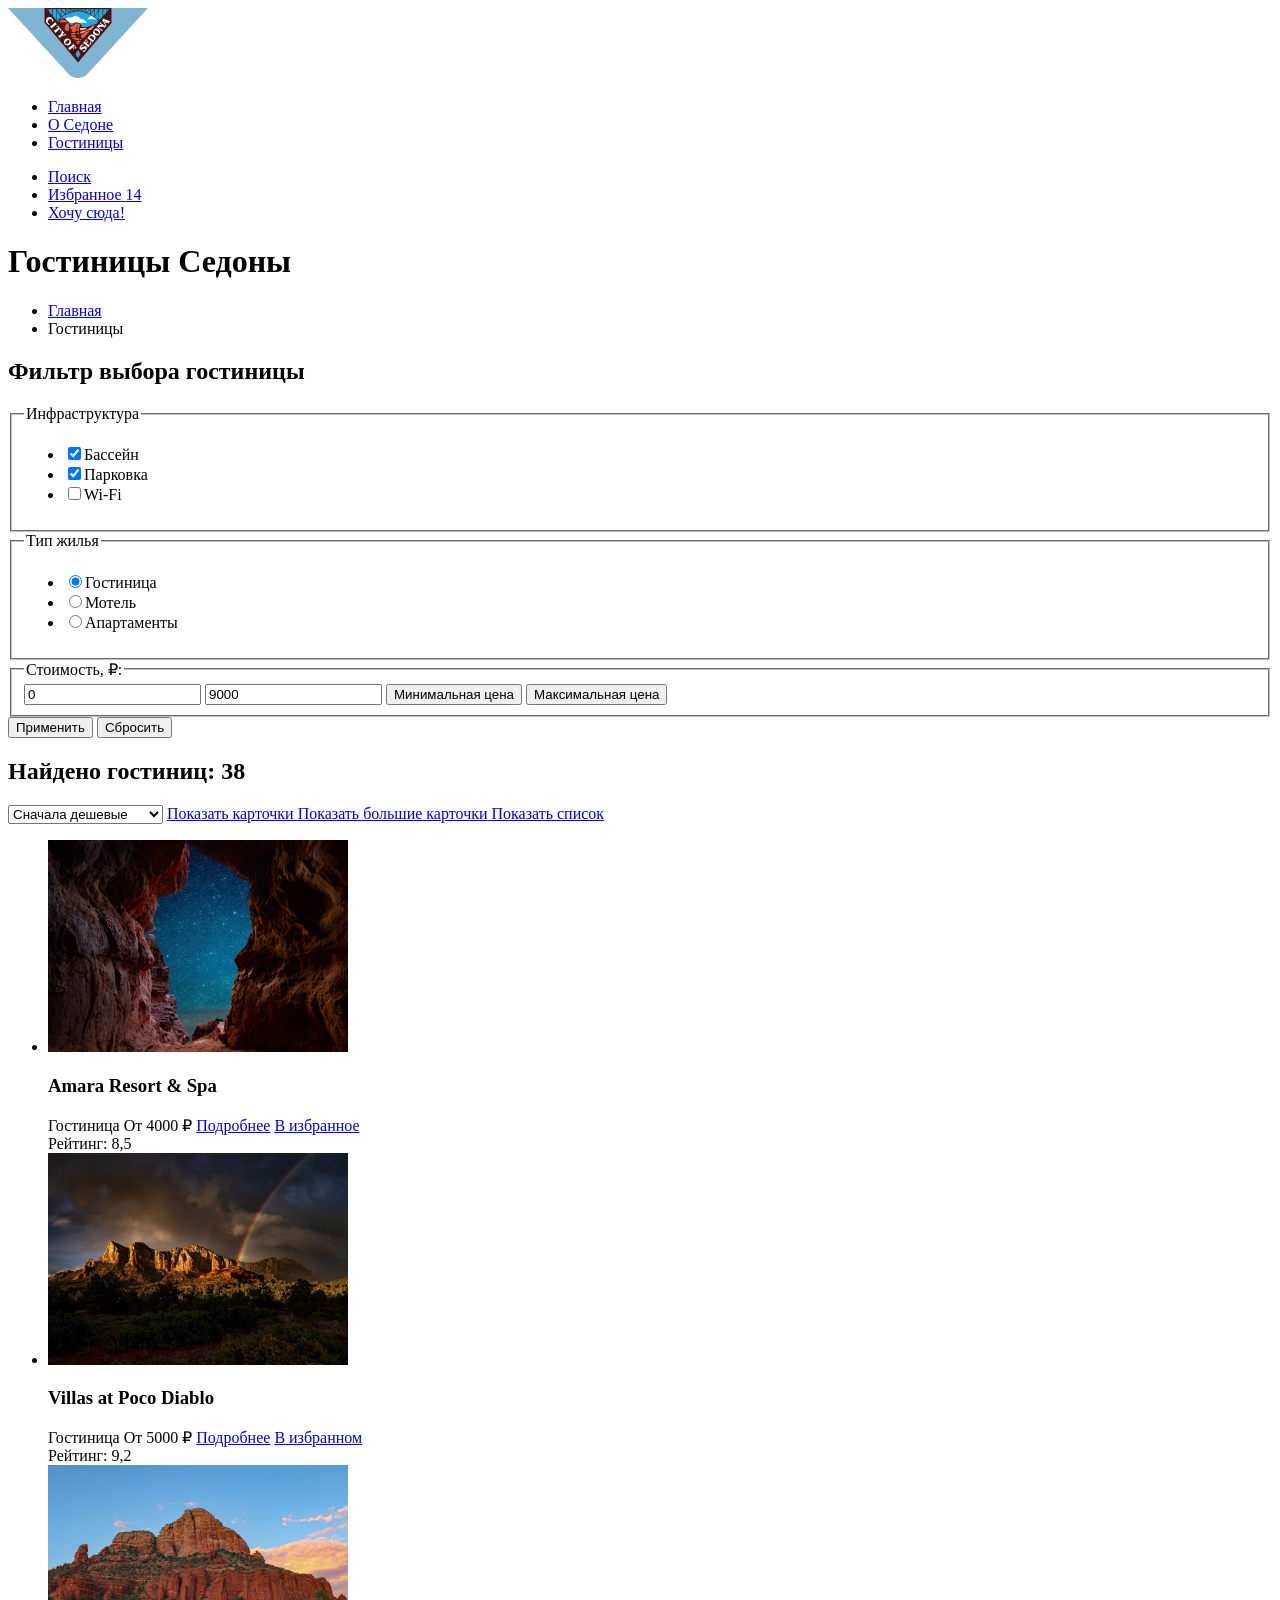
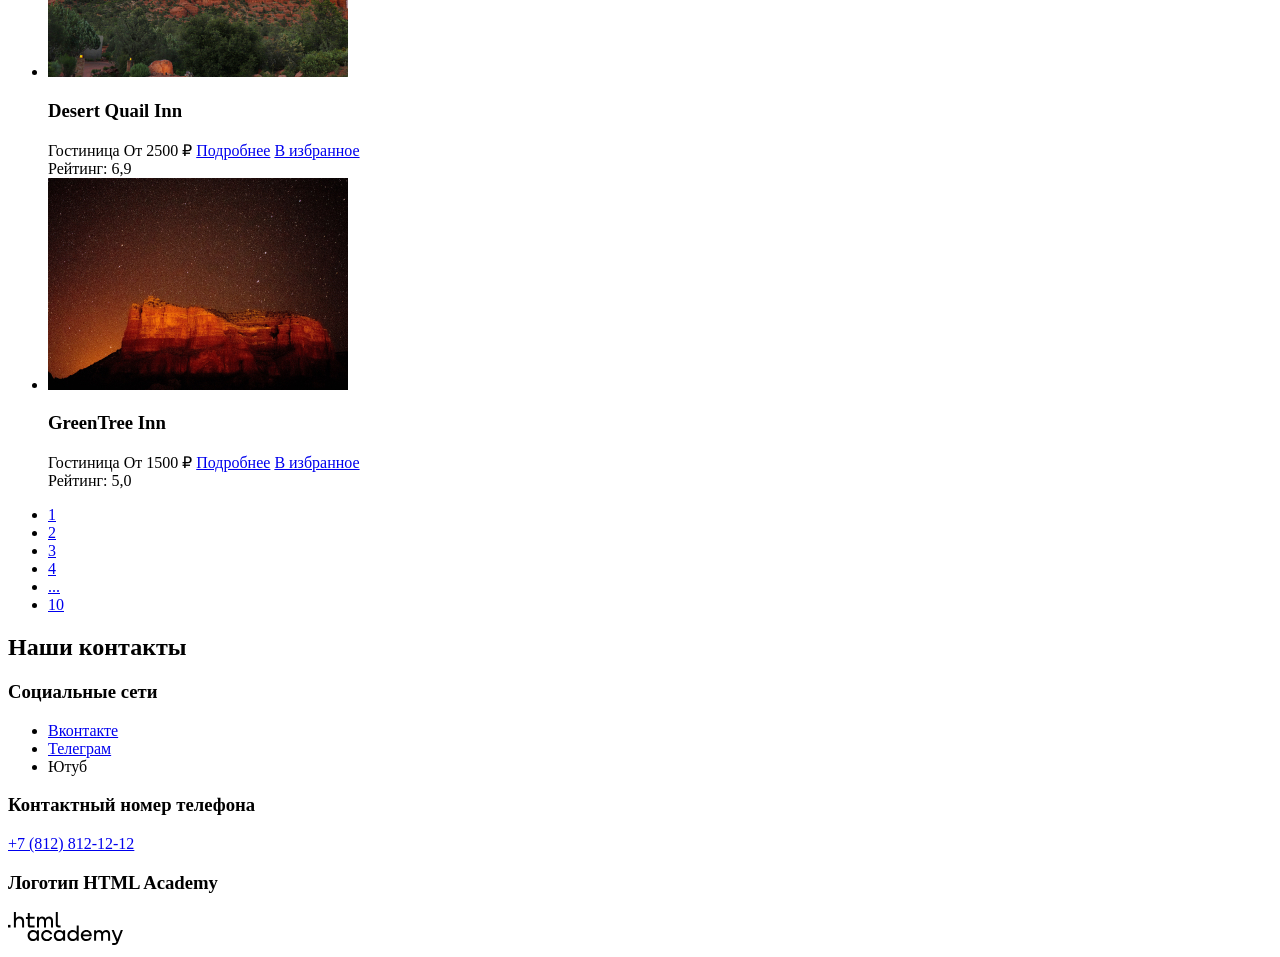
==== hotels.html @ dfdd6a02 "Добавляет верстку и картинки страницы каталога" ====
<!DOCTYPE html>
<html lang="ru">
  <head>
    <meta charset="utf-8">
    <title>Гостиницы Седоны</title>
  </head>
  <body>
    <header class="page-header">
      <a class="logo" href="index.html">
        <img class="logo" src="img/logo-sedona.svg" alt="Логотип города Седона">
      </a>
      <nav class="navigation">
        <ul class="navigation-list">
          <li class="navigation-item">
            <a href="index.html" class="navigation-link">Главная</a>
          </li>
          <li>
            <a href="#" class="navigation-link">О Седоне</a>
          </li>
          <li>
            <a href="hotels.html" class="navigation-link navigation-link-current">Гостиницы</a>
          </li>
      </ul>
      <ul class="navigation-list navigation-user">
        <li class="navigation-item">
          <a href="#" class="navigation-link">
            <span class="visually-hidden">Поиск</span>
          </a>
        </li>
        <li class="navigation-item">
          <a href="#" class="navigation-link">
            <span class="visually-hidden">Избранное</span>
            <span class="user-favorites-counter">14</span>
          </a>
        </li>
        <li class="navigation-item">
          <a href="#" class="navigation-link">Хочу сюда!</a>
        </li>
      </ul>
    </nav>
      </header>
    <main class="main-inner">
      <header class="inner-header">
        <h1 class="inner-header-title">Гостиницы Седоны</h1>
        <ul class="breadcrumbs">
          <li class="breadcrumbs-item">
            <a class="breadcrumbs-link" href="index.html">Главная</a>
          </li>
          <li class="breadcrumbs-item">
            <a class="breadcrumbs-link">Гостиницы</a>
          </li>
        </ul>
      </header>
      <section class="catalog-hotels">
        <h2 class="visually-hidden">Фильтр выбора гостиницы</h2>
        <form class="catalog-filter" action="https://echo.htmlacademy.ru/" method="get">
          <fieldset class="catalog-filter-group">
            <legend class="catalog-filter-title">Инфраструктура</legend>
            <ul class="catalog-filter-list">
              <li class="catalog-filter-item">
                <label class="control">
                  <input class="control-input" type="checkbox" name="pool" checked>Бассейн
                </label>
              </li>
              <li class="catalog-filter-item">
                <label class="control">
                  <input class="control-input" type="checkbox" name="parking" checked>Парковка
                </label>
              </li>
              <li class="catalog-filter-item">
                <label class="control-input">
                  <input class="control-input" type="checkbox" name="wi-fi">Wi-Fi
                </label>
              </li>
            </ul>
          </fieldset>
          <fieldset class="catalog-filter-group">
            <legend class="catalog-filter-title">Тип жилья</legend>
            <ul class="catalog-filter-list">
              <li class="catalog-filter-item">
                <label class="control">
                  <input class="control-input" type="radio" name="type-of-accommodation" value="hotel" checked>Гостиница
                </label>
              </li>
              <li class="catalog-filter-item">
                <label class="control">
                  <input class="control-input" type="radio" name="type-of-accommodation" value="motel">Мотель
                </label>
              </li>
              <li class="catalog-filter-item">
                <label class="control">
                  <input class="control-input" type="radio" name="type-of-accommodation" value="apartments">Апартаменты
                </label>
              </li>
            </ul>
          </fieldset>
          <fieldset class="catalog-filter-group">
            <legend class="catalog-filter-title">Стоимость, ₽:</legend>
            <label class="filter-range-control">
              <input class="catalog-filter-input" type="text" name="min-price" value="0">
            </label>
            <label class="filter-range-control">
              <input class="catalog-filter-input" type="text" name="max-price" value="9000">
            </label>
            <button class="filter-range-toggle-min" type="button">
              <span class="visually-hidden">Минимальная цена</span>
            </button>
            <button class="filter-range-toggle-max" type="button">
              <span class="visually-hidden">Максимальная цена</span>
            </button>
          </fieldset>
          <button class="button button-submit" type="submit">Применить</button>
          <button class="button button-reset" type="reset">Сбросить</button>
        </form>
      </section>
      <section class="hotels-founded">
        <h2 class="hotels-founded-text">Найдено гостиниц: <span>38</span></h2>
        <select class="select-control" aria-label="Сортировка">
          <option value="cheap" selected>Сначала дешевые</option>
          <option value="popular">Сначала популярные</option>
          <option value="expensive">Сначала дорогие</option>
        </select>
        <a href="#" class="button button-active">
          <span class="visually-hidden">Показать карточки</span>
        </a>
        <a href="#" class="button">
          <span class="visually-hidden">Показать большие карточки</span>
        </a>
        <a href="#" class="button">
          <span class="visually-hidden">Показать список</span>
        </a>
        <ul class="hotels-list">
          <li class="hotels-item">
            <img class="hotels-item-image" src="img/hotels/Amara-Resort-&-Spa.jpg" alt="Вид из Amara Resort & Spa" width="300" height="212">
            <h3 class="hotels-item-title">Amara Resort & Spa</h3>
          <span class="hotels-item-type">Гостиница</span>
          <span class="hotels-item-type">От 4000 ₽</span>
          <a class="button hotels-item-link" href="#">Подробнее</a>
          <a class="button hotels-item-link" href="#">В избранное</a>
          <div class="hotels-item-rating">
            <span class="hotels-item-star hotels-item-star-active"></span>
            <span class="hotels-item-star hotels-item-star-active"></span>
            <span class="hotels-item-star hotels-item-star-active"></span>
            <span class="hotels-item-star hotels-item-star-active"></span>
            <span class="hotels-item-star"></span>
          </div>
          <span class="hotels-item-rating">Рейтинг: 8,5</span>
          </li>
          <li class="hotels-item">
            <img class="hotels-item-image" src="img/hotels/Villas-at-Poco-Diablo.jpg" alt="Вид из Villas at Poco Diablo" width="300" height="212">
            <h3 class="hotels-item-title">Villas at Poco Diablo</h3>
          <span class="hotels-item-type">Гостиница</span>
          <span class="hotels-item-type">От 5000 ₽</span>
          <a class="button hotels-item-link" href="#">Подробнее</a>
          <a class="button hotels-item-link-hover" href="#">В избранном</a>
          <div class="hotels-item-rating">
            <span class="hotels-item-star hotels-item-star-active"></span>
            <span class="hotels-item-star hotels-item-star-active"></span>
            <span class="hotels-item-star hotels-item-star-active"></span>
            <span class="hotels-item-star hotels-item-star-active"></span>
            <span class="hotels-item-star"></span>
          </div>
          <span class="hotels-item-rating">Рейтинг: 9,2</span>
          </li>
          <li class="hotels-item">
            <img class="hotels-item-image" src="img/hotels/Desert-Quail-Inn.jpg" alt="Вид из Desert Quail Inn" width="300" height="212">
            <h3 class="hotels-item-title">Desert Quail Inn</h3>
          <span class="hotels-item-type">Гостиница</span>
          <span class="hotels-item-type">От 2500 ₽</span>
          <a class="button hotels-item-link" href="#">Подробнее</a>
          <a class="button hotels-item-link" href="#">В избранное</a>
          <div class="hotels-item-rating">
            <span class="hotels-item-star hotels-item-star-active"></span>
            <span class="hotels-item-star hotels-item-star-active"></span>
            <span class="hotels-item-star hotels-item-star-active"></span>
            <span class="hotels-item-star"></span>
            <span class="hotels-item-star"></span>
          </div>
          <span class="hotels-item-rating">Рейтинг: 6,9</span>
          </li>
          <li class="hotels-item">
            <img class="hotels-item-image" src="img/hotels/GreenTree-Inn.jpg" alt="Вид из GreenTree Inn" width="300" height="212">
            <h3 class="hotels-item-title">GreenTree Inn</h3>
          <span class="hotels-item-type">Гостиница</span>
          <span class="hotels-item-type">От 1500 ₽</span>
          <a class="button hotels-item-link" href="#">Подробнее</a>
          <a class="button hotels-item-link" href="#">В избранное</a>
          <div class="hotels-item-rating">
            <span class="hotels-item-star hotels-item-star-active"></span>
            <span class="hotels-item-star hotels-item-star-active"></span>
            <span class="hotels-item-star"></span>
            <span class="hotels-item-star"></span>
            <span class="hotels-item-star"></span>
          </div>
          <span class="hotels-item-rating">Рейтинг: 5,0</span>
          </li>
        </ul>
        <ul class="pagination">
          <li class="pagination-item">
            <a href="#" class="pagination-item-link pagination-current">1</a>
          </li>
          <li class="pagination-item">
            <a href="#" class="pagination-item-link">2</a>
          </li>
          <li class="pagination-item">
            <a href="#" class="pagination-item-link">3</a>
          </li>
          <li class="pagination-item">
            <a href="#" class="pagination-item-link">4</a>
          </li>
          <li class="pagination-item">
            <a href="#" class="pagination-item-dots">...</a>
          </li>
          <li class="pagination-item">
            <a href="#" class="pagination-item-link">10</a>
          </li>
        </ul>
      </section>
    </main>
    <footer class="page-footer">
      <h2 class="visually-hidden">Наши контакты</h2>
      <section class="page-footer-social">
        <h3 class="visually-hidden">Социальные сети</h3>
        <ul class="page-footer-social-list">
          <li class="page-footer-social-item">
            <a href="https://vk.com/htmlacademy" class="page-footer-social-link">Вконтакте</a>
            <span class="visually-hidden"></span>
          </li>
          <li class="page-footer-social-item">
            <a href="https://t.me/htmlacademy" class="page-footer-social-link">Телеграм</a>
            <span class="visually-hidden"></span>
          </li>
          <li class="page-footer-social-item">
            <a href="https://www.youtube.com/user/htmlacademyru" class="page-footer-social-link"></a>
            <span class="visually-hidden">Ютуб</span>
          </li>
        </ul>
      </section>
      <section class="page-footer-phone">
        <h3 class="visually-hidden">Контактный номер телефона</h3>
        <a class="page-footer-phone-number" href="tel:+7812121212">+7 (812) 812-12-12</a>
      </section>
      <section class="page-footer-logo">
        <h3 class="visually-hidden">Логотип HTML Academy</h3>
        <a class="page-footer-logo-link" href="https://htmlacademy.ru/intensive/htmlcss" target="_blank" rel="nofollow noopener">
          <img class="page-footer-logo-image" src="img/lofo-footer-Academy.svg" alt="Логотип Html Academy">
        </a>
      </section>
    </footer>
  </body>
</html>
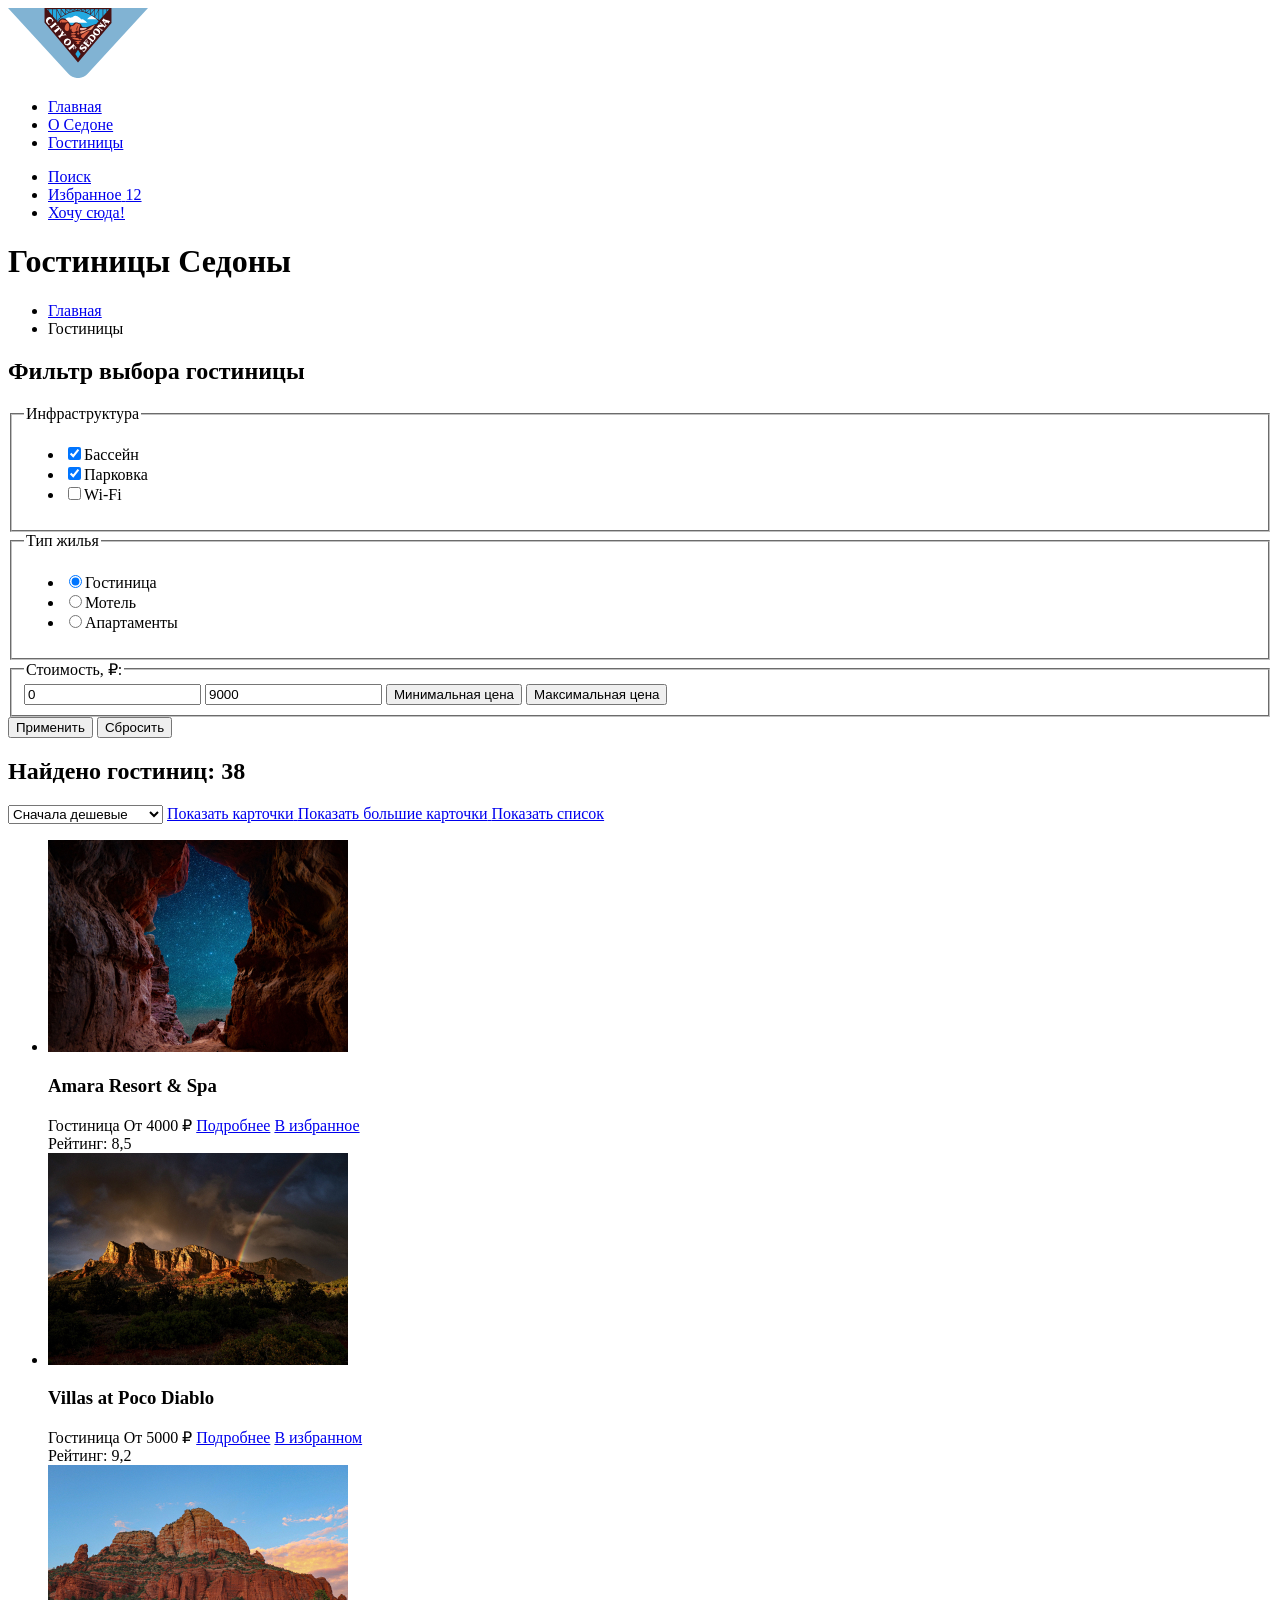
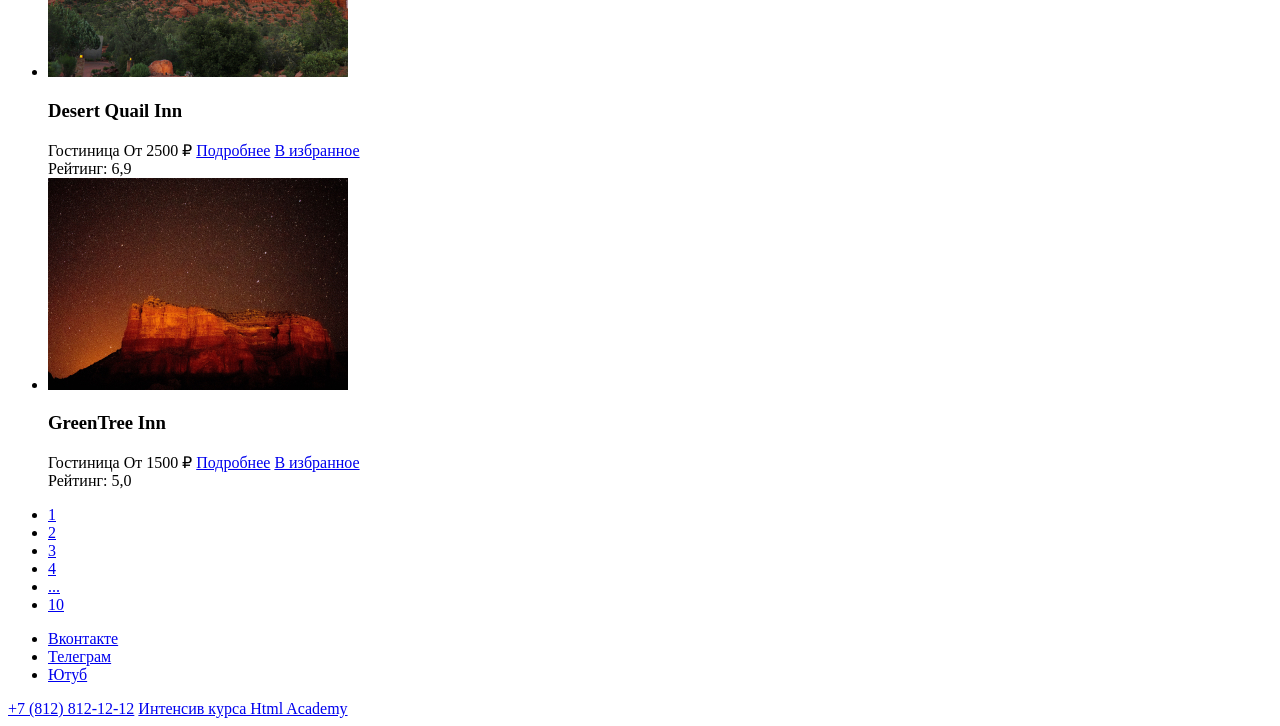
==== commit 2f54ac88: "правки верстки" ====
--- a/hotels.html
+++ b/hotels.html
@@ -18,7 +18,7 @@
             <a href="#" class="navigation-link">О Седоне</a>
           </li>
           <li>
-            <a href="hotels.html" class="navigation-link navigation-link-current">Гостиницы</a>
+            <a href="hotels.html" class="navigation-link" aria-current="page">Гостиницы</a>
           </li>
       </ul>
       <ul class="navigation-list navigation-user">
@@ -30,7 +30,7 @@
         <li class="navigation-item">
           <a href="#" class="navigation-link">
             <span class="visually-hidden">Избранное</span>
-            <span class="user-favorites-counter">14</span>
+            <span class="user-favorites-counter">12</span>
           </a>
         </li>
         <li class="navigation-item">
@@ -218,34 +218,27 @@
       </section>
     </main>
     <footer class="page-footer">
-      <h2 class="visually-hidden">Наши контакты</h2>
-      <section class="page-footer-social">
-        <h3 class="visually-hidden">Социальные сети</h3>
-        <ul class="page-footer-social-list">
-          <li class="page-footer-social-item">
-            <a href="https://vk.com/htmlacademy" class="page-footer-social-link">Вконтакте</a>
-            <span class="visually-hidden"></span>
-          </li>
-          <li class="page-footer-social-item">
-            <a href="https://t.me/htmlacademy" class="page-footer-social-link">Телеграм</a>
-            <span class="visually-hidden"></span>
-          </li>
-          <li class="page-footer-social-item">
-            <a href="https://www.youtube.com/user/htmlacademyru" class="page-footer-social-link"></a>
+      <ul class="page-footer-social-list">
+        <li class="page-footer-social-item">
+          <a class="page-footer-social-link" href="https://vk.com/htmlacademy">
+            <span class="visually-hidden">Вконтакте</span>
+          </a>
+        </li>
+        <li class="page-footer-social-item">
+          <a class="page-footer-social-link" href="https://t.me/htmlacademy">
+            <span class="visually-hidden">Телеграм</span>
+          </a>
+        </li>
+        <li class="page-footer-social-item">
+          <a class="page-footer-social-link" href="https://www.youtube.com/user/htmlacademyru">
             <span class="visually-hidden">Ютуб</span>
-          </li>
-        </ul>
-      </section>
-      <section class="page-footer-phone">
-        <h3 class="visually-hidden">Контактный номер телефона</h3>
-        <a class="page-footer-phone-number" href="tel:+7812121212">+7 (812) 812-12-12</a>
-      </section>
-      <section class="page-footer-logo">
-        <h3 class="visually-hidden">Логотип HTML Academy</h3>
-        <a class="page-footer-logo-link" href="https://htmlacademy.ru/intensive/htmlcss" target="_blank" rel="nofollow noopener">
-          <img class="page-footer-logo-image" src="img/lofo-footer-Academy.svg" alt="Логотип Html Academy">
-        </a>
-      </section>
+          </a>
+        </li>
+      </ul>
+      <a class="page-footer-phone-number" href="tel:+7812121212">+7 (812) 812-12-12</a>
+      <a class="page-footer-logo-link" href="https://htmlacademy.ru/intensive/htmlcss" target="_blank" rel="noopener noreferrer">
+        <span class="visually-hidden">Интенсив курса Html Academy</span>
+      </a>
     </footer>
   </body>
 </html>
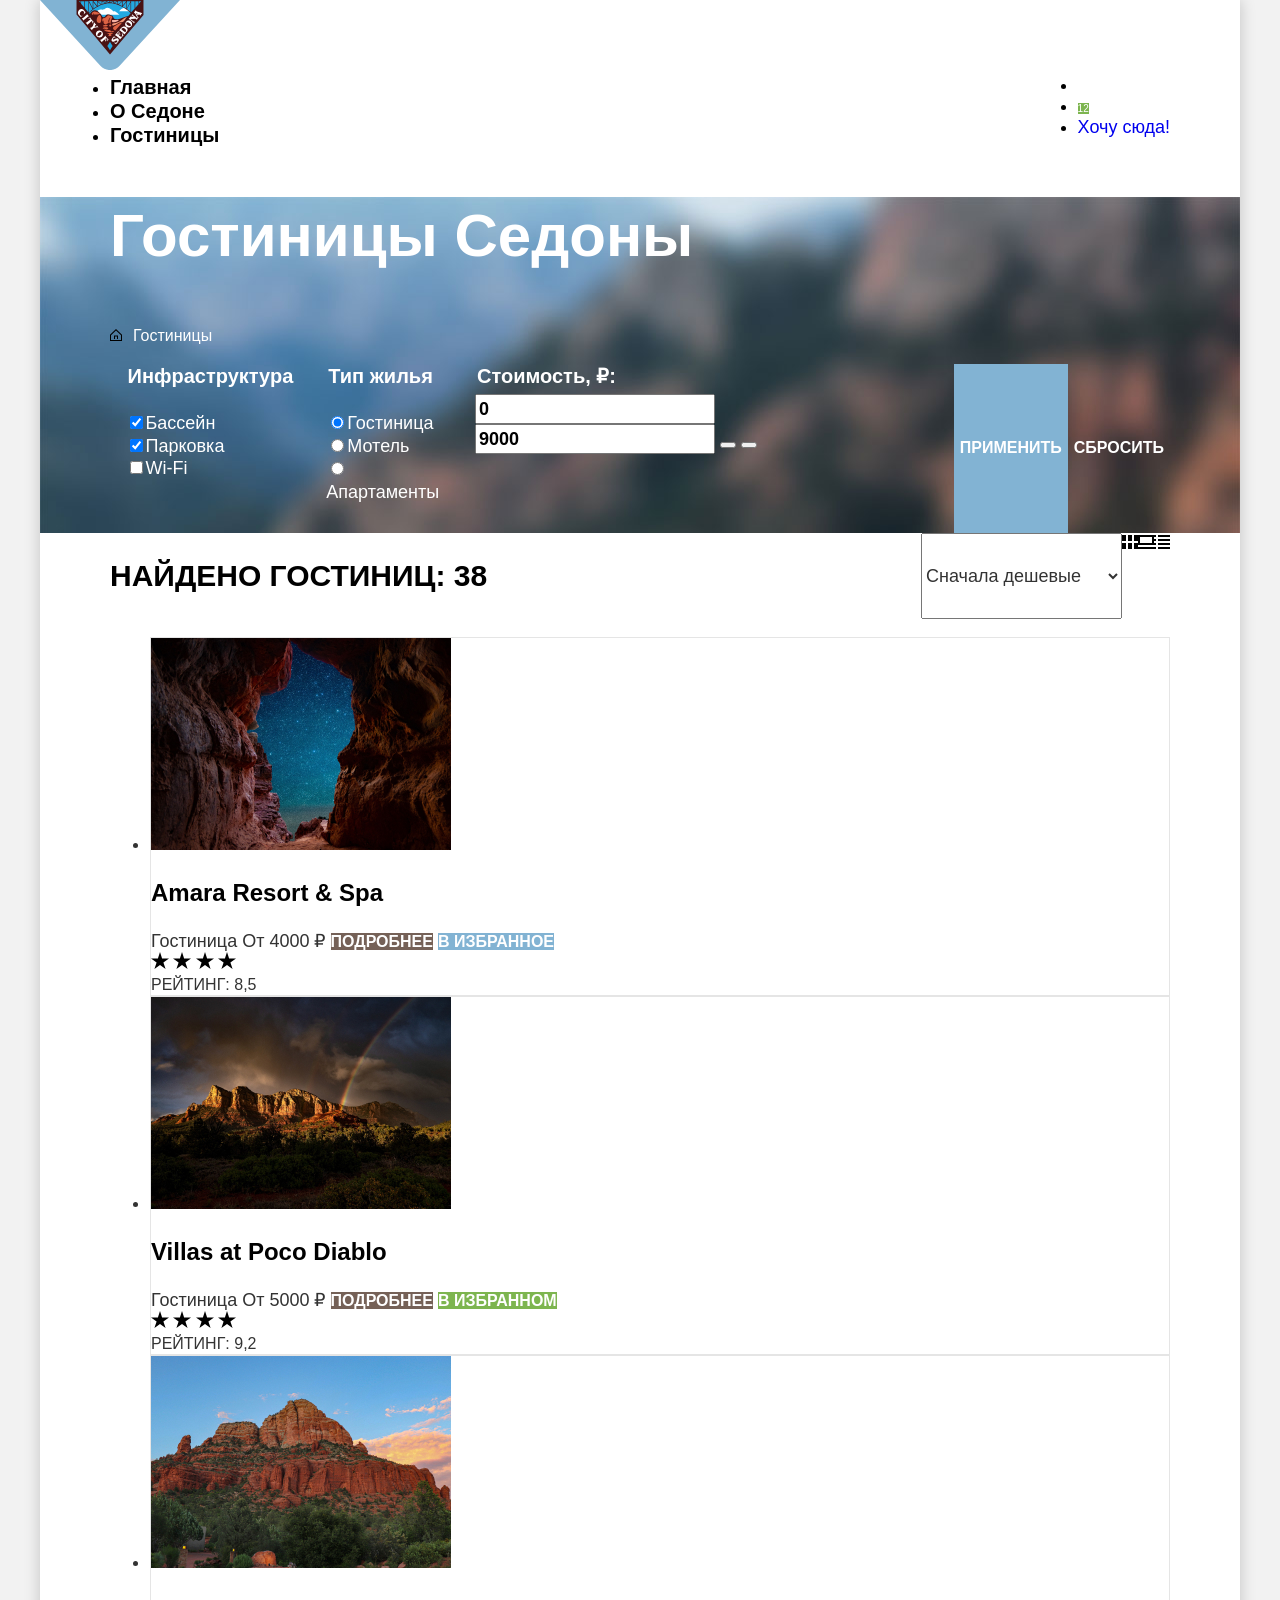
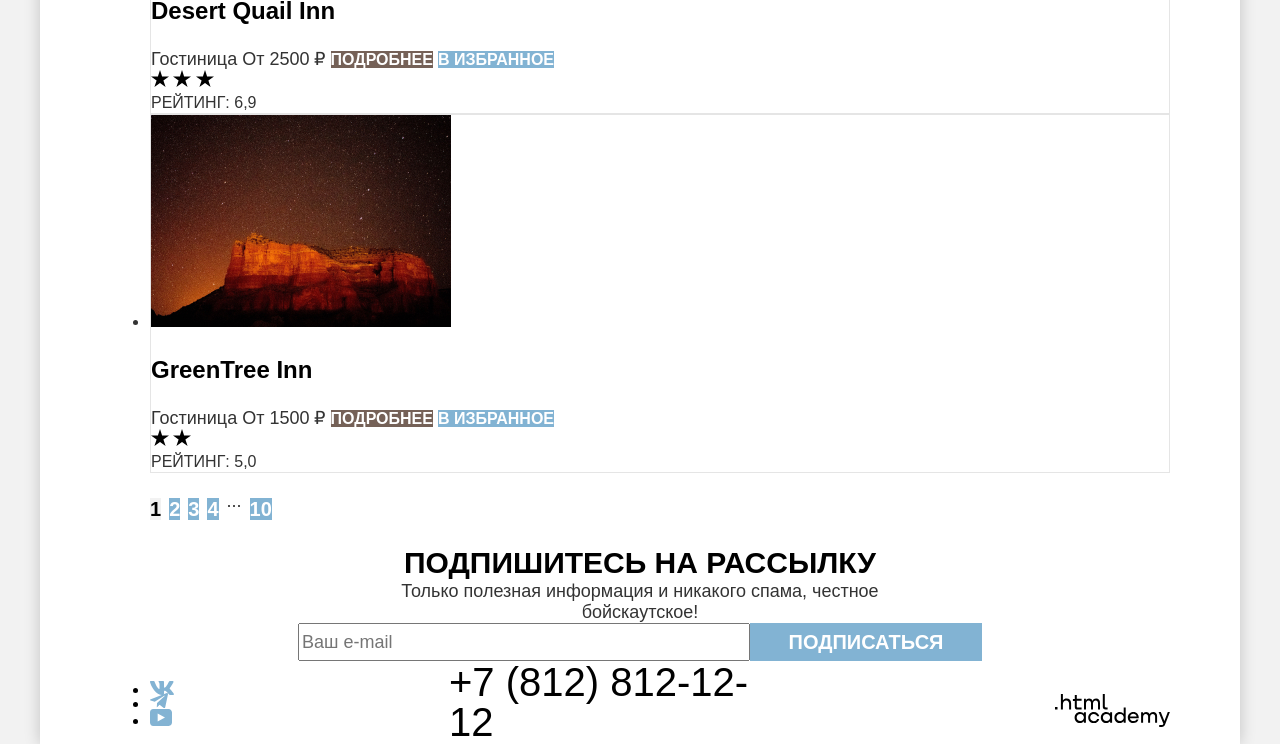
==== commit 71203014: "добавляет стилизацию страниц" ====
--- a/hotels.html
+++ b/hotels.html
@@ -3,8 +3,10 @@
   <head>
     <meta charset="utf-8">
     <title>Гостиницы Седоны</title>
+    <link rel="stylesheet" href="css/styles.css">
   </head>
   <body>
+    <div class="page-container">
     <header class="page-header">
       <a class="logo" href="index.html">
         <img class="logo" src="img/logo-sedona.svg" alt="Логотип города Седона">
@@ -23,36 +25,39 @@
       </ul>
       <ul class="navigation-list navigation-user">
         <li class="navigation-item">
-          <a href="#" class="navigation-link">
+          <a href="#" class="navigation-user-link">
             <span class="visually-hidden">Поиск</span>
           </a>
         </li>
         <li class="navigation-item">
-          <a href="#" class="navigation-link">
+          <a href="#" class="navigation-user-link">
             <span class="visually-hidden">Избранное</span>
             <span class="user-favorites-counter">12</span>
           </a>
         </li>
         <li class="navigation-item">
-          <a href="#" class="navigation-link">Хочу сюда!</a>
+          <a href="#" class="navigation-user-link">Хочу сюда!</a>
         </li>
       </ul>
     </nav>
       </header>
-    <main class="main-inner">
+
+    <main class="main">
+      <section class="hotels-catalog">
       <header class="inner-header">
         <h1 class="inner-header-title">Гостиницы Седоны</h1>
-        <ul class="breadcrumbs">
+        <ol class="breadcrumbs">
           <li class="breadcrumbs-item">
-            <a class="breadcrumbs-link" href="index.html">Главная</a>
+            <a class="breadcrumbs-link breadcrumbs-home-link" href="index.html">
+              <span class="visually-hidden">Главная</span>
+            </a>
           </li>
           <li class="breadcrumbs-item">
-            <a class="breadcrumbs-link">Гостиницы</a>
-          </li>
-        </ul>
+            <a class="breadcrumbs-link" aria-current="page">Гостиницы</a>
+          </li>
+        </ol>
       </header>
-      <section class="catalog-hotels">
-        <h2 class="visually-hidden">Фильтр выбора гостиницы</h2>
+
         <form class="catalog-filter" action="https://echo.htmlacademy.ru/" method="get">
           <fieldset class="catalog-filter-group">
             <legend class="catalog-filter-title">Инфраструктура</legend>
@@ -74,6 +79,7 @@
               </li>
             </ul>
           </fieldset>
+
           <fieldset class="catalog-filter-group">
             <legend class="catalog-filter-title">Тип жилья</legend>
             <ul class="catalog-filter-list">
@@ -109,39 +115,41 @@
               <span class="visually-hidden">Максимальная цена</span>
             </button>
           </fieldset>
-          <button class="button button-submit" type="submit">Применить</button>
-          <button class="button button-reset" type="reset">Сбросить</button>
+          <button class="button small-button button-second button-submit" type="submit">Применить</button>
+          <button class="button small-button button-reset" type="reset">Сбросить</button>
         </form>
       </section>
+
       <section class="hotels-founded">
-        <h2 class="hotels-founded-text">Найдено гостиниц: <span>38</span></h2>
+        <div class="sort-container">
+        <h2 class="hotels-founded-text title">Найдено гостиниц: <span>38</span></h2>
         <select class="select-control" aria-label="Сортировка">
           <option value="cheap" selected>Сначала дешевые</option>
           <option value="popular">Сначала популярные</option>
           <option value="expensive">Сначала дорогие</option>
         </select>
-        <a href="#" class="button button-active">
+        <a href="#" class="cards-order view-card" href="catalog.html?view=tile" aria-current="page">
           <span class="visually-hidden">Показать карточки</span>
         </a>
-        <a href="#" class="button">
+        <a href="#" class="cards-order view-big-card" href="catalog.html?view=card">
           <span class="visually-hidden">Показать большие карточки</span>
         </a>
-        <a href="#" class="button">
+        <a href="#" class="cards-order view-list" href="catalog.html?view=list">
           <span class="visually-hidden">Показать список</span>
         </a>
+        </div>
         <ul class="hotels-list">
           <li class="hotels-item">
             <img class="hotels-item-image" src="img/hotels/Amara-Resort-&-Spa.jpg" alt="Вид из Amara Resort & Spa" width="300" height="212">
             <h3 class="hotels-item-title">Amara Resort & Spa</h3>
           <span class="hotels-item-type">Гостиница</span>
           <span class="hotels-item-type">От 4000 ₽</span>
-          <a class="button hotels-item-link" href="#">Подробнее</a>
-          <a class="button hotels-item-link" href="#">В избранное</a>
-          <div class="hotels-item-rating">
-            <span class="hotels-item-star hotels-item-star-active"></span>
-            <span class="hotels-item-star hotels-item-star-active"></span>
-            <span class="hotels-item-star hotels-item-star-active"></span>
-            <span class="hotels-item-star hotels-item-star-active"></span>
+          <a class="button small-button hotels-item-link button-prime" href="#">Подробнее</a>
+          <a class="button small-button hotels-item-link button-second" href="#">В избранное</a>
+          <div class="hotels-item-rating">
+            <span class="hotels-item-star"></span>
+            <span class="hotels-item-star"></span>
+            <span class="hotels-item-star"></span>
             <span class="hotels-item-star"></span>
           </div>
           <span class="hotels-item-rating">Рейтинг: 8,5</span>
@@ -151,13 +159,12 @@
             <h3 class="hotels-item-title">Villas at Poco Diablo</h3>
           <span class="hotels-item-type">Гостиница</span>
           <span class="hotels-item-type">От 5000 ₽</span>
-          <a class="button hotels-item-link" href="#">Подробнее</a>
-          <a class="button hotels-item-link-hover" href="#">В избранном</a>
-          <div class="hotels-item-rating">
-            <span class="hotels-item-star hotels-item-star-active"></span>
-            <span class="hotels-item-star hotels-item-star-active"></span>
-            <span class="hotels-item-star hotels-item-star-active"></span>
-            <span class="hotels-item-star hotels-item-star-active"></span>
+          <a class="button small-button hotels-item-link button-prime" href="#">Подробнее</a>
+          <a class="button small-button hotels-item-link button-second-hover" href="#">В избранном</a>
+          <div class="hotels-item-rating">
+            <span class="hotels-item-star"></span>
+            <span class="hotels-item-star"></span>
+            <span class="hotels-item-star"></span>
             <span class="hotels-item-star"></span>
           </div>
           <span class="hotels-item-rating">Рейтинг: 9,2</span>
@@ -167,12 +174,10 @@
             <h3 class="hotels-item-title">Desert Quail Inn</h3>
           <span class="hotels-item-type">Гостиница</span>
           <span class="hotels-item-type">От 2500 ₽</span>
-          <a class="button hotels-item-link" href="#">Подробнее</a>
-          <a class="button hotels-item-link" href="#">В избранное</a>
-          <div class="hotels-item-rating">
-            <span class="hotels-item-star hotels-item-star-active"></span>
-            <span class="hotels-item-star hotels-item-star-active"></span>
-            <span class="hotels-item-star hotels-item-star-active"></span>
+          <a class="button small-button hotels-item-link button-prime" href="#">Подробнее</a>
+          <a class="button small-button hotels-item-link button-second" href="#">В избранное</a>
+          <div class="hotels-item-rating">
+            <span class="hotels-item-star"></span>
             <span class="hotels-item-star"></span>
             <span class="hotels-item-star"></span>
           </div>
@@ -183,12 +188,9 @@
             <h3 class="hotels-item-title">GreenTree Inn</h3>
           <span class="hotels-item-type">Гостиница</span>
           <span class="hotels-item-type">От 1500 ₽</span>
-          <a class="button hotels-item-link" href="#">Подробнее</a>
-          <a class="button hotels-item-link" href="#">В избранное</a>
-          <div class="hotels-item-rating">
-            <span class="hotels-item-star hotels-item-star-active"></span>
-            <span class="hotels-item-star hotels-item-star-active"></span>
-            <span class="hotels-item-star"></span>
+          <a class="button small-button hotels-item-link button-prime" href="#">Подробнее</a>
+          <a class="button small-button hotels-item-link button-second" href="#">В избранное</a>
+          <div class="hotels-item-rating">
             <span class="hotels-item-star"></span>
             <span class="hotels-item-star"></span>
           </div>
@@ -197,27 +199,40 @@
         </ul>
         <ul class="pagination">
           <li class="pagination-item">
-            <a href="#" class="pagination-item-link pagination-current">1</a>
-          </li>
-          <li class="pagination-item">
-            <a href="#" class="pagination-item-link">2</a>
-          </li>
-          <li class="pagination-item">
-            <a href="#" class="pagination-item-link">3</a>
-          </li>
-          <li class="pagination-item">
-            <a href="#" class="pagination-item-link">4</a>
-          </li>
-          <li class="pagination-item">
-            <a href="#" class="pagination-item-dots">...</a>
-          </li>
-          <li class="pagination-item">
-            <a href="#" class="pagination-item-link">10</a>
+            <a href="#" class="pagination-item-link big-button" aria-current="page">1</a>
+          </li>
+          <li class="pagination-item">
+            <a href="#" class="pagination-item-link big-button button-second">2</a>
+          </li>
+          <li class="pagination-item">
+            <a href="#" class="pagination-item-link big-button button-second">3</a>
+          </li>
+          <li class="pagination-item">
+            <a href="#" class="pagination-item-link big-button button-second">4</a>
+          </li>
+          <li class="pagination-item">
+            <span class="pagination-item-dots">...</span>
+          </li>
+          <li class="pagination-item">
+            <a href="#" class="pagination-item-link big-button button-second">10</a>
           </li>
         </ul>
       </section>
+
+      <section class="subscribe">
+        <h2 class="subscribe-title">Подпишитесь на рассылку</h2>
+        <p class="subscribe-subtext">Только полезная информация и никакого спама, честное бойскаутское!</p>
+        <form class="subscribe-form" action="https://echo.htmlacademy.ru/" method="post">
+          <label class="visually-hidden" for="subscribe-email">E-mail</label>
+          <input class="subscribe-form-input" type="email" name="subscribe-email id="subscribe-email" placeholder="Ваш e-mail" required>
+          <button class="subscribe-form-button button big-button button-second" type="submit">Подписаться</button>
+        </form>
+      </section>
+
     </main>
+
     <footer class="page-footer">
+      <div class="page-footer-wrapper">
       <ul class="page-footer-social-list">
         <li class="page-footer-social-item">
           <a class="page-footer-social-link" href="https://vk.com/htmlacademy">
@@ -239,6 +254,8 @@
       <a class="page-footer-logo-link" href="https://htmlacademy.ru/intensive/htmlcss" target="_blank" rel="noopener noreferrer">
         <span class="visually-hidden">Интенсив курса Html Academy</span>
       </a>
+      </div>
     </footer>
+    </div>
   </body>
 </html>
--- a/css/styles.css
+++ b/css/styles.css
@@ -0,0 +1,565 @@
+@font-face {
+  font-family: "PT Sans";
+  font-style: normal;
+  font-weight: 400;
+  src: url("../fonts/ptsans-400.woff2") format("woff2");
+  font-display: swap;
+}
+
+@font-face {
+  font-family: "PT Sans";
+  font-style: normal;
+  font-weight: 700;
+  src: url("../fonts/ptsans-700.woff2") format("woff2");
+  font-display: swap;
+}
+
+*,
+*::before,
+*::after {
+  box-sizing: border-box;
+}
+
+body {
+  font-family: "PT Sans", sans-serif;
+  font-size: 18px;
+  line-height: 21px;
+  color: #333333;
+  background-color: #f2f2f2;
+  font-weight: 400;
+  font-style: normal;
+  margin: 0;
+}
+
+.page-container {
+  display: flex;
+  flex-direction: column;
+  width: 1200px;
+  margin: 0 auto;
+  box-shadow: 0 0 15px rgba(0, 0, 0, 0.2);
+  min-height: 100vh;
+}
+
+.main {
+  background-color: #ffffff;
+  flex-grow: 1;
+}
+
+.page-header {
+  color: #000000;
+  background-color: #ffffff;
+}
+
+/* Navigation */
+
+.navigation {
+  display: flex;
+  width: 1060px;
+  margin: 0 auto;
+}
+
+.navigation-list {
+  margin: 0;
+  padding: 0;
+  max-width: 440px;
+}
+
+.navigation-user {
+  max-width: 300px;
+  margin-left: auto;
+}
+
+.logo {
+  width: 140px;
+  margin-right: 30px;
+}
+
+.navigation-link {
+  font-size: 20px;
+  line-height: 24px;
+  font-weight: 700;
+  color: inherit;
+  text-decoration: none;
+}
+
+.navigation-user-link {
+  text-decoration: none;
+}
+
+.user-favorites-counter {
+  background-color: #7db54f;
+  color: #ffffff;
+  font-size: 10px;
+  line-height: 10px;
+}
+
+/* Buttons */
+
+.button {
+  font-family: inherit;
+  text-transform: uppercase;
+  color: #ffffff;
+  font-weight: 700;
+  border: none;
+  text-align: center;
+}
+
+.big-button {
+  font-size: 20px;
+  line-height: 36px;
+}
+
+.small-button {
+  font-size: 16px;
+  line-height: 20px;
+}
+
+.button-prime {
+  background-color: #756157;
+}
+
+.button-second {
+  background-color: #82b3d3;
+}
+
+.button-second-hover {
+  background-color: #7DB54F;
+}
+
+.button-reset {
+  background-color: transparent;
+}
+
+/* Hero block */
+
+.hero-block {
+  background-color: rgb(40 62 77);
+  background-image: url(../img/icons/divider.svg), url(../img/backgrounds/index-background.jpg);
+  background-repeat: no-repeat;
+  background-size: 100% auto, cover;
+  background-position: bottom, center, center;
+}
+
+.hero-image {
+  margin: 0 auto;
+  display: block;
+}
+
+.title {
+  font-size: 30px;
+  line-height: 36px;
+  font-weight: 700;
+  text-transform: uppercase;
+  color: #000000;
+}
+
+.hero-text {
+  text-align: center;
+  width: 700px;
+  margin: 0 auto;
+}
+
+.hero-subtext {
+  width: 700px;
+  margin: 0 auto;
+}
+
+.subtext {
+  font-size: 22px;
+  line-height: 26px;
+  text-align: center;
+}
+
+/* Advantages block */
+
+.advantages-list {
+  text-align: center;
+}
+
+.advantages-item {
+  background-color: #83B3D31F;
+}
+
+.advantages-item-image {
+  color: #ffffff;
+  background-color: #82b3d3;
+}
+
+.advantages-item-accent {
+  background-color: #83B3D333;
+}
+
+.advantages-title {
+  font-size: 24px;
+  line-height: 28px;
+  font-weight: 700;
+  text-transform: uppercase;
+  text-align: center;
+}
+
+.advantages-description, .services-item-description {
+  font-size: 18px;
+  line-height: 21px;
+  text-align: center;
+}
+
+/* Services block */
+
+.services-text {
+  width: 515px;
+  margin: 0 auto;
+  text-align: center;
+}
+
+.services-subtext {
+  width: 515px;
+  margin: 0 auto;
+}
+
+.services-list {
+  display: flex;
+  list-style: none;
+  padding: 0;
+}
+
+.services-list-title {
+  font-size: 24px;
+  line-height: 28px;
+  font-weight: 700;
+  text-transform: uppercase;
+  text-align: center;
+  color: #000000;
+}
+
+.services-item {
+  width: 400px;
+  height: 350px;
+  align-content: center;
+  background-color: rgba(131, 179, 211, 0.12);
+}
+
+.services-noitem-accent {
+  background-color: #ffffff;
+}
+
+.services-item:first-child::before {
+  content: url("../img/icons/Services-home.svg");
+  width: 75px;
+  height: 72px;
+  display: block;
+  margin: auto;
+}
+
+.services-item:nth-child(2)::before {
+  content: url("../img/icons/Services-food.svg");
+  width: 75px;
+  height: 72px;
+  display: block;
+  margin: auto;
+}
+
+.services-item:last-child::before {
+  content: url("../img/icons/Services-souvenir.svg");
+  width: 75px;
+  height: 72px;
+  display: block;
+  margin: auto;
+}
+
+/* Subscribe blog */
+
+.subscribe .subscribe-title {
+  color: #000000;
+}
+
+.subscribe-index {
+  background-color: #5b5b5b;
+  background-image: url("../img/backgrounds/subscribe-background.jpg");
+  background-repeat: no-repeat;
+  background-size: 100% auto;
+  background-position: top;
+  color: #ffffff;
+}
+
+.subscribe-title {
+  font-size: 30px;
+  line-height: 36px;
+  font-weight: 700;
+  text-transform: uppercase;
+  text-align: center;
+  width: 500px;
+  margin: 0 auto;
+}
+
+.subscribe-subtext {
+  width: 500px;
+  margin: 0 auto;
+}
+
+.subscribe-form {
+  display: flex;
+  justify-content: center;
+}
+
+.subscribe-form-input {
+  font-family: inherit;
+  font-size: 18px;
+  line-height: 24px;
+  width: 452px;
+}
+
+.subscribe-form-button {
+  width: 232px;
+}
+
+/* Hotel search blog */
+
+.search-hotel, .subscribe-index, .subscribe {
+  text-align: center;
+}
+
+.search-hotel-text {
+  width: 600px;
+  margin: 0 auto;
+}
+
+.search-hotel-subtext {
+  width: 600px;
+  margin: 0 auto;
+}
+
+.search-hotel-button {
+  width: 376px;
+  margin: 0 auto;
+}
+
+/* Catalog page blog */
+
+.hotels-catalog {
+  background-color: #5b5b5b;
+  background-image: url("../img/backgrounds/hotels-catalog-background.jpg");
+  background-repeat: no-repeat;
+  background-size: cover;
+  color: #ffffff;
+}
+
+.inner-header {
+  width: 1060px;
+  margin: 0 auto;
+}
+
+.inner-header-title {
+  font-size: 60px;
+  font-weight: 700;
+  line-height: 78px;
+}
+
+.breadcrumbs {
+  display: flex;
+  gap: 10px;
+  list-style: none;
+  padding: 0;
+}
+
+.breadcrumbs-link {
+  font-size: 16px;
+  color: inherit;
+  text-decoration: none;
+}
+
+.breadcrumbs-home-link::before {
+  content: url("../img/icons/catalog-home.svg");
+  display: inline-block;
+  width: 13px;
+  height: 15px;
+}
+
+.catalog-filter-group {
+  border: none;
+}
+
+.catalog-filter-list {
+  list-style: none;
+  padding: 0;
+}
+
+.catalog-filter {
+  display: flex;
+  width: 1060px;
+  margin: 0 auto;
+}
+
+.catalog-filter-title {
+  font-size: 20px;
+  line-height: 24px;
+  font-weight: 700;
+}
+
+.control {
+  font-size: 18px;
+  line-height: 23px;
+}
+
+.select-control {
+  font-family: inherit;
+  font-size: inherit;
+  color: inherit;
+  line-height: inherit;
+  font-weight: inherit;
+}
+
+.catalog-filter-input {
+  font-family: inherit;
+  font-size: inherit;
+  line-height: 24px;
+  font-weight: 700;
+}
+
+.hotels-founded {
+  width: 1060px;
+  margin: 0 auto;
+}
+
+.sort-container {
+  display: flex;
+}
+
+.hotels-founded-text {
+  margin-right: auto;
+}
+
+.cards-order {
+  text-decoration: none;
+}
+
+.view-card::before {
+  content: url("../img/icons/Cards-card.svg");
+}
+
+.view-big-card::before {
+  content: url("../img/icons/Cards-big-card.svg");
+}
+
+.view-list::before {
+  content: url("../img/icons/Cards-list.svg");
+}
+
+.hotels-item {
+  border: 1px solid #e5e5e5;
+}
+
+.hotels-item-link {
+  text-decoration: none;
+}
+
+.hotels-item-title {
+  font-size: 24px;
+  line-height: 28px;
+  font-weight: 700;
+  color: #000000;
+}
+
+.hotels-item-star::before {
+  content: url("../img/icons/star.svg");
+  display: inline-block;
+  width: 18px;
+  height: 17px;
+}
+
+.hotels-item-rating {
+  font-size: 16px;
+  line-height: 20px;
+  text-transform: uppercase;
+}
+
+/* Pagination blog */
+
+.pagination {
+  display: flex;
+  gap: 8px;
+  list-style: none;
+}
+
+.pagination-item-link {
+  color: #ffffff;
+  font-weight: 700;
+  text-decoration: none;
+}
+
+.pagination-item-link[aria-current="page"] {
+  background-color: #f2f2f2;
+  color: #000000;
+}
+
+/* Footer */
+
+.page-footer {
+  background-color: #ffffff;
+  color: #000000;
+}
+
+.page-footer-wrapper {
+  width: 1060px;
+  margin: 0 auto;
+  display: flex;
+  justify-content: space-between;
+  align-items: center;
+}
+
+.page-footer-social-list {
+  max-width: 200px;
+}
+
+.page-footer-phone-number {
+  font-size: 40px;
+  line-height: 40px;
+  text-transform: uppercase;
+  color: #000000;
+  text-decoration: none;
+  width: 331px;
+}
+
+.page-footer-logo-link {
+    width: 115px;
+  }
+
+.page-footer-logo-link::before {
+  content: url("../img/icons/footer-logo.svg");
+  width: 24px;
+  height: 16px;
+  display: block;
+}
+
+.page-footer-social-item:first-child a::before {
+  content: url("../img/icons/social-vk.svg");
+  width: 24px;
+  height: 14px;
+  display: block;
+}
+
+.page-footer-social-item:nth-child(2) a::before {
+  content: url("../img/icons/social-telegram.svg");
+  width: 18px;
+  height: 16px;
+  display: block;
+}
+
+.page-footer-social-item:last-child a::before {
+  content: url("../img/icons/social-youtube.svg");
+  width: 22px;
+  height: 17px;
+  display: block;
+}
+
+.visually-hidden {
+  position: absolute;
+  width: 1px;
+  height: 1px;
+  margin: -1px;
+  border: 0;
+  padding: 0;
+  white-space: nowrap;
+  clip-path: inset(100%);
+  clip: rect(0 0 0 0);
+  overflow: hidden;
+}
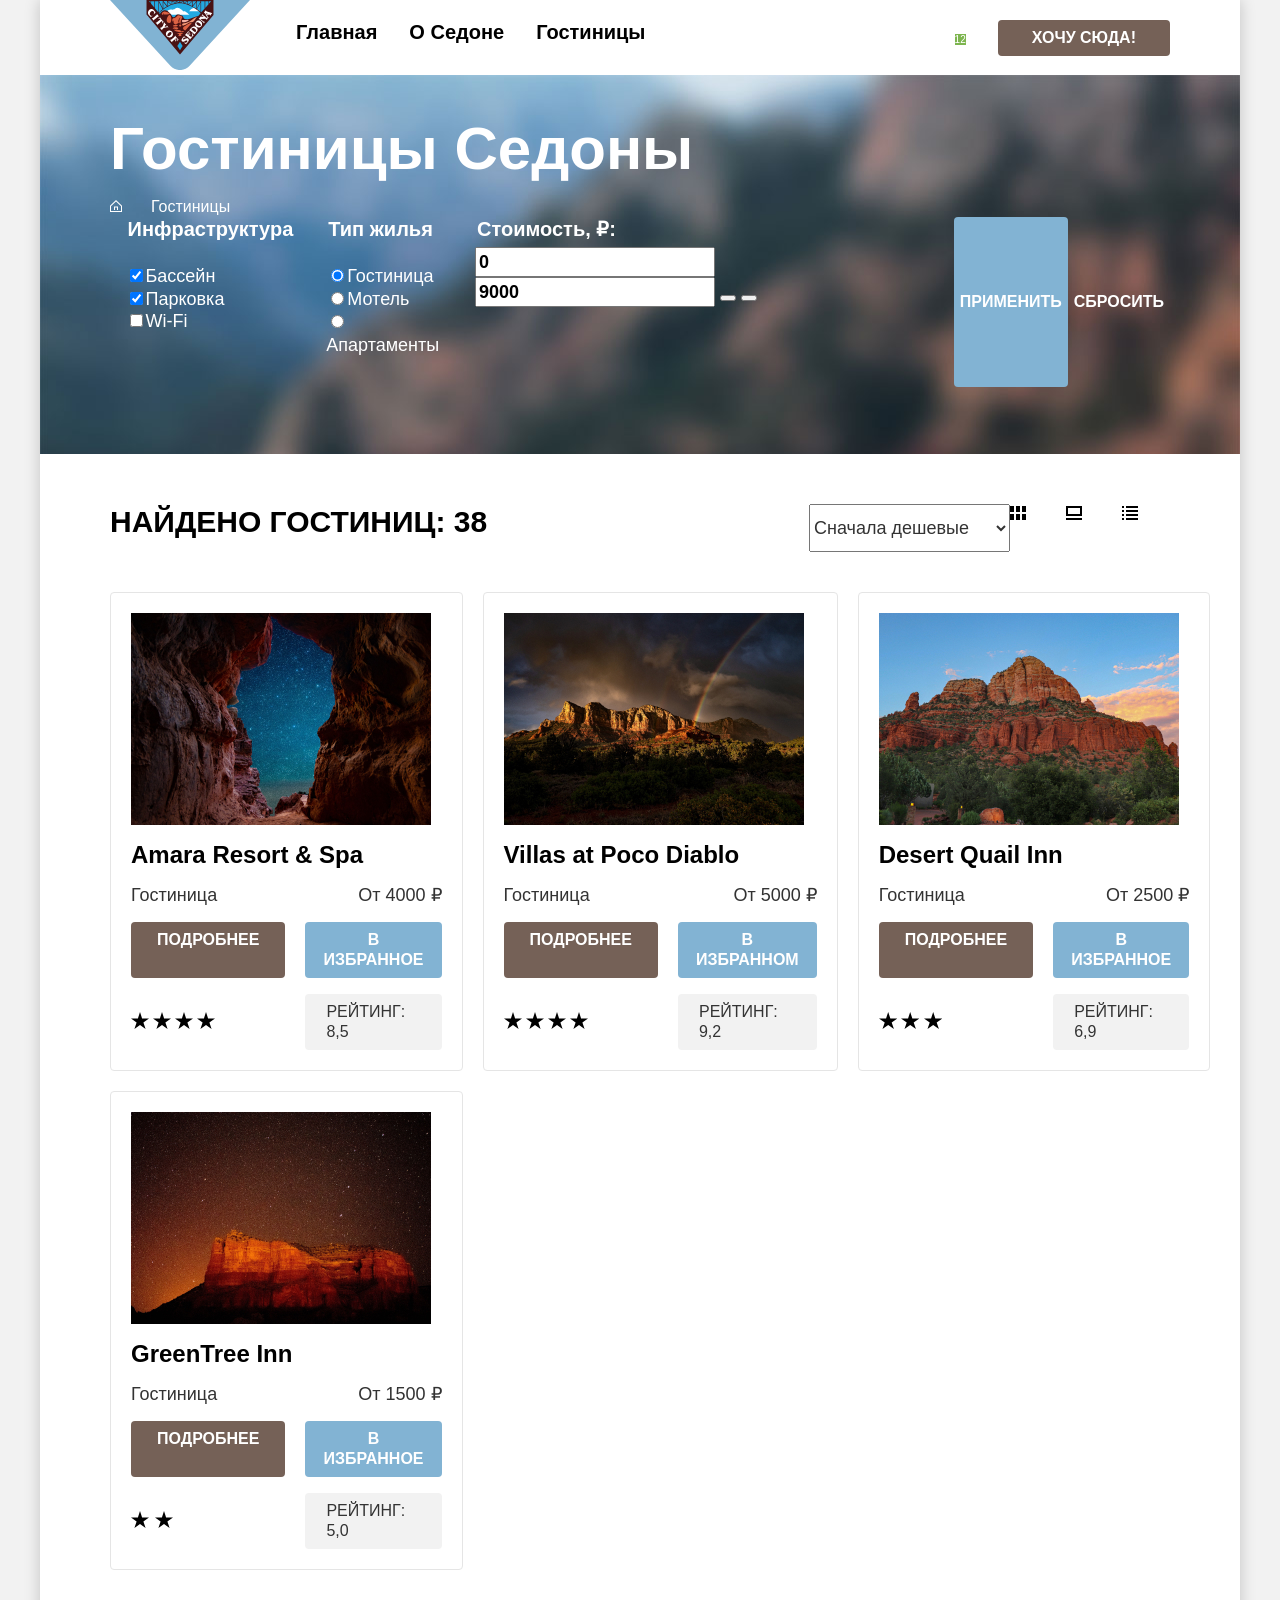
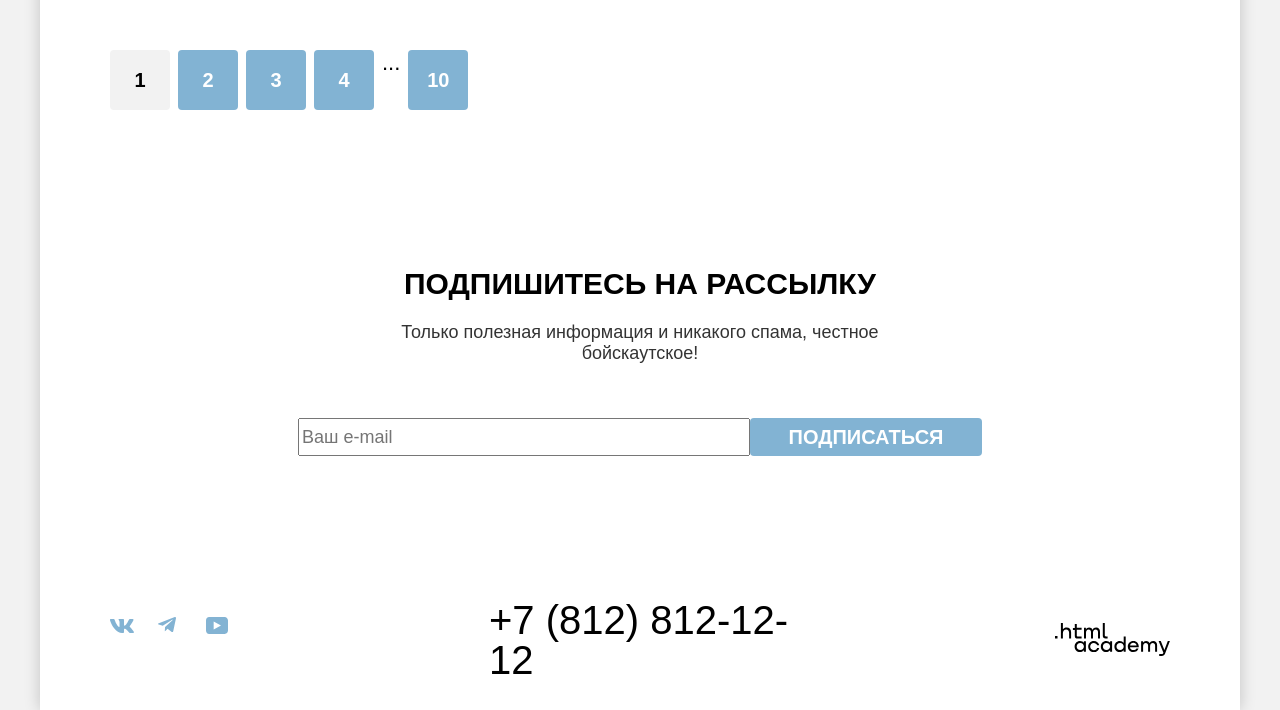
==== commit 4f27ef27: "добавление сеток" ====
--- a/hotels.html
+++ b/hotels.html
@@ -1,17 +1,19 @@
 <!DOCTYPE html>
 <html lang="ru">
+
   <head>
     <meta charset="utf-8">
     <title>Гостиницы Седоны</title>
     <link rel="stylesheet" href="css/styles.css">
   </head>
+
   <body>
     <div class="page-container">
     <header class="page-header">
-      <a class="logo" href="index.html">
-        <img class="logo" src="img/logo-sedona.svg" alt="Логотип города Седона">
-      </a>
       <nav class="navigation">
+          <a class="logo" href="index.html">
+            <img class="logo" src="img/logo-sedona.svg" alt="Логотип города Седона">
+          </a>
         <ul class="navigation-list">
           <li class="navigation-item">
             <a href="index.html" class="navigation-link">Главная</a>
@@ -36,7 +38,7 @@
           </a>
         </li>
         <li class="navigation-item">
-          <a href="#" class="navigation-user-link">Хочу сюда!</a>
+          <a href="#" class="navigation-user-link button small-button button-prime">Хочу сюда!</a>
         </li>
       </ul>
     </nav>
@@ -138,65 +140,77 @@
           <span class="visually-hidden">Показать список</span>
         </a>
         </div>
+
         <ul class="hotels-list">
           <li class="hotels-item">
-            <img class="hotels-item-image" src="img/hotels/Amara-Resort-&-Spa.jpg" alt="Вид из Amara Resort & Spa" width="300" height="212">
-            <h3 class="hotels-item-title">Amara Resort & Spa</h3>
-          <span class="hotels-item-type">Гостиница</span>
-          <span class="hotels-item-type">От 4000 ₽</span>
-          <a class="button small-button hotels-item-link button-prime" href="#">Подробнее</a>
-          <a class="button small-button hotels-item-link button-second" href="#">В избранное</a>
-          <div class="hotels-item-rating">
-            <span class="hotels-item-star"></span>
-            <span class="hotels-item-star"></span>
-            <span class="hotels-item-star"></span>
-            <span class="hotels-item-star"></span>
-          </div>
-          <span class="hotels-item-rating">Рейтинг: 8,5</span>
-          </li>
-          <li class="hotels-item">
-            <img class="hotels-item-image" src="img/hotels/Villas-at-Poco-Diablo.jpg" alt="Вид из Villas at Poco Diablo" width="300" height="212">
-            <h3 class="hotels-item-title">Villas at Poco Diablo</h3>
-          <span class="hotels-item-type">Гостиница</span>
-          <span class="hotels-item-type">От 5000 ₽</span>
-          <a class="button small-button hotels-item-link button-prime" href="#">Подробнее</a>
-          <a class="button small-button hotels-item-link button-second-hover" href="#">В избранном</a>
-          <div class="hotels-item-rating">
-            <span class="hotels-item-star"></span>
-            <span class="hotels-item-star"></span>
-            <span class="hotels-item-star"></span>
-            <span class="hotels-item-star"></span>
-          </div>
-          <span class="hotels-item-rating">Рейтинг: 9,2</span>
-          </li>
-          <li class="hotels-item">
-            <img class="hotels-item-image" src="img/hotels/Desert-Quail-Inn.jpg" alt="Вид из Desert Quail Inn" width="300" height="212">
-            <h3 class="hotels-item-title">Desert Quail Inn</h3>
-          <span class="hotels-item-type">Гостиница</span>
-          <span class="hotels-item-type">От 2500 ₽</span>
-          <a class="button small-button hotels-item-link button-prime" href="#">Подробнее</a>
-          <a class="button small-button hotels-item-link button-second" href="#">В избранное</a>
-          <div class="hotels-item-rating">
-            <span class="hotels-item-star"></span>
-            <span class="hotels-item-star"></span>
-            <span class="hotels-item-star"></span>
-          </div>
-          <span class="hotels-item-rating">Рейтинг: 6,9</span>
-          </li>
-          <li class="hotels-item">
-            <img class="hotels-item-image" src="img/hotels/GreenTree-Inn.jpg" alt="Вид из GreenTree Inn" width="300" height="212">
-            <h3 class="hotels-item-title">GreenTree Inn</h3>
-          <span class="hotels-item-type">Гостиница</span>
-          <span class="hotels-item-type">От 1500 ₽</span>
-          <a class="button small-button hotels-item-link button-prime" href="#">Подробнее</a>
-          <a class="button small-button hotels-item-link button-second" href="#">В избранное</a>
-          <div class="hotels-item-rating">
-            <span class="hotels-item-star"></span>
-            <span class="hotels-item-star"></span>
-          </div>
-          <span class="hotels-item-rating">Рейтинг: 5,0</span>
+            <a class="hotels-item-link hotels-image-link" href="#">
+              <img class="hotels-item-image" src="img/hotels/Amara-Resort-&-Spa.jpg" alt="Вид из Amara Resort & Spa" width="300" height="212">
+            </a>
+            <a class="hotels-item-link hotels-title-link" href="#">
+              <h3 class="hotels-item-title">Amara Resort & Spa</h3>
+            </a>
+          <p class="hotels-item-type">Гостиница</p>
+          <p class="hotels-item-price">От 4000 ₽</p>
+          <a class="button small-button hotels-item-button button-prime" href="#">Подробнее</a>
+          <button class="button small-button hotels-item-favorite button-second" type="button">В избранное</button>
+          <p class="hotels-item-rating stars-four">
+            <span class="visually-hidden">4 звезды</span>
+          </p>
+          <p class="hotels-item-score">Рейтинг: 8,5</p>
+          </li>
+
+          <li class="hotels-item">
+            <a class="hotels-item-link hotels-image-link" href="#">
+              <img class="hotels-item-image" src="img/hotels/Villas-at-Poco-Diablo.jpg" alt="Вид из Villas at Poco Diablo" width="300" height="212">
+            </a>
+            <a class="hotels-item-link hotels-title-link" href="#">
+              <h3 class="hotels-item-title">Villas at Poco Diablo</h3>
+            </a>
+          <p class="hotels-item-type">Гостиница</p>
+          <p class="hotels-item-price">От 5000 ₽</p>
+          <a class="button small-button hotels-item-button button-prime" href="#">Подробнее</a>
+          <button class="button small-button hotels-item-favorite button-second" type="button">В избранном</button>
+          <p class="hotels-item-rating stars-four">
+            <span class="visually-hidden">4 звезды</span>
+          </p>
+          <p class="hotels-item-score">Рейтинг: 9,2</p>
+          </li>
+
+          <li class="hotels-item">
+            <a class="hotels-item-link hotels-image-link" href="#">
+              <img class="hotels-item-image" src="img/hotels/Desert-Quail-Inn.jpg" alt="Вид из Desert Quail Inn" width="300" height="212">
+            </a>
+            <a class="hotels-item-link hotels-title-link" href="#">
+              <h3 class="hotels-item-title">Desert Quail Inn</h3>
+            </a>
+          <p class="hotels-item-type">Гостиница</p>
+          <p class="hotels-item-price">От 2500 ₽</p>
+          <a class="button small-button hotels-item-button button-prime" href="#">Подробнее</a>
+          <button class="button small-button hotels-item-favorite button-second" type="button">В избранное</button>
+          <p class="hotels-item-rating stars-three">
+            <span class="visually-hidden">3 звезды</span>
+          </p>
+          <p class="hotels-item-score">Рейтинг: 6,9</p>
+          </li>
+
+          <li class="hotels-item">
+            <a class="hotels-item-link hotels-image-link" href="#">
+              <img class="hotels-item-image" src="img/hotels/GreenTree-Inn.jpg" alt="Вид из GreenTree Inn" width="300" height="212">
+            </a>
+            <a class="hotels-item-link hotels-title-link" href="#">
+              <h3 class="hotels-item-title">GreenTree Inn</h3>
+            </a>
+          <p class="hotels-item-type">Гостиница</p>
+          <p class="hotels-item-price">От 1500 ₽</p>
+          <a class="button small-button hotels-item-button button-prime" href="#">Подробнее</a>
+          <button class="button small-button hotels-item-favorite button-second" type="button">В избранное</button>
+          <p class="hotels-item-rating stars-two">
+            <span class="visually-hidden">2 звезды</span>
+          </p>
+          <p class="hotels-item-score">Рейтинг: 5,0</p>
           </li>
         </ul>
+
         <ul class="pagination">
           <li class="pagination-item">
             <a href="#" class="pagination-item-link big-button" aria-current="page">1</a>
--- a/css/styles.css
+++ b/css/styles.css
@@ -59,14 +59,18 @@
 }
 
 .navigation-list {
+  display: flex;
   margin: 0;
   padding: 0;
   max-width: 440px;
+  list-style-type: none;
+  flex-wrap: wrap;
 }
 
 .navigation-user {
   max-width: 300px;
   margin-left: auto;
+  align-items: center;
 }
 
 .logo {
@@ -80,10 +84,24 @@
   font-weight: 700;
   color: inherit;
   text-decoration: none;
+  padding: 20px 16px;
+  display: block;
 }
 
 .navigation-user-link {
   text-decoration: none;
+  display: block;
+  min-width: 20px;
+  min-height: 20px;
+}
+
+.navigation-user-link:not(.button) {
+  padding: 22px 12px;
+}
+
+.navigation-user-link.button {
+  padding: 8px 34px;
+  margin-left: 20px;
 }
 
 .user-favorites-counter {
@@ -102,6 +120,7 @@
   font-weight: 700;
   border: none;
   text-align: center;
+  border-radius: 4px;
 }
 
 .big-button {
@@ -120,10 +139,6 @@
 
 .button-second {
   background-color: #82b3d3;
-}
-
-.button-second-hover {
-  background-color: #7DB54F;
 }
 
 .button-reset {
@@ -137,7 +152,9 @@
   background-image: url(../img/icons/divider.svg), url(../img/backgrounds/index-background.jpg);
   background-repeat: no-repeat;
   background-size: 100% auto, cover;
-  background-position: bottom, center, center;
+  background-position: bottom, center;
+  padding-top: 51px;
+  padding-bottom: 80px;
 }
 
 .hero-image {
@@ -157,11 +174,13 @@
   text-align: center;
   width: 700px;
   margin: 0 auto;
+  margin-bottom: 25px;
 }
 
 .hero-subtext {
   width: 700px;
   margin: 0 auto;
+  margin-bottom: 80px;
 }
 
 .subtext {
@@ -172,21 +191,35 @@
 
 /* Advantages block */
 
+.advantages {
+  padding-top: 80px;
+}
+
 .advantages-list {
-  text-align: center;
+  list-style-type: none;
+  margin: 0;
+  padding: 0;
+  display: flex;
+  flex-wrap: wrap;
 }
 
 .advantages-item {
   background-color: #83B3D31F;
 }
 
-.advantages-item-image {
-  color: #ffffff;
-  background-color: #82b3d3;
-}
-
-.advantages-item-accent {
-  background-color: #83B3D333;
+.advantages-item:not(:first-child, :last-child) {
+  padding: 112px 85px;
+  flex-basis: 400px;
+  flex-grow: 1;
+}
+
+.advantages-item-first {
+  display: flex;
+  flex-direction: row-reverse;
+}
+
+.advantages-item-fifth {
+  display: flex;
 }
 
 .advantages-title {
@@ -195,31 +228,66 @@
   font-weight: 700;
   text-transform: uppercase;
   text-align: center;
+  color: #000000;
+  margin: 0 auto;
+  width: 175px;
+  margin-bottom: 62px;
+}
+
+.advantages-text-container {
+  align-self: center;
+  margin: 0 85px;
+}
+
+.advantages-item:first-child .advantages-title,
+.advantages-item:last-child .advantages-title,
+.advantages-item:first-child .advantages-description,
+.advantages-item:last-child .advantages-description {
+  color: #ffffff;
+}
+
+.advantages-item:nth-child(odd) {
+  background-color: rgba(131, 179, 211, 0.2);
+}
+
+.advantages-item:nth-child(even), .services-item:nth-child(odd) {
+  background-color: rgba(131, 179, 211, 0.12);
+}
+
+.advantages-item:first-child, .advantages-item:last-child {
+  background-color: rgba(131, 179, 211, 1);
 }
 
 .advantages-description, .services-item-description {
-  font-size: 18px;
-  line-height: 21px;
+  margin: 0;
   text-align: center;
 }
 
 /* Services block */
+
+.services {
+  padding-top: 64px;
+}
 
 .services-text {
   width: 515px;
   margin: 0 auto;
   text-align: center;
+  margin-bottom: 20px;
 }
 
 .services-subtext {
   width: 515px;
   margin: 0 auto;
+  margin-bottom: 64px;
 }
 
 .services-list {
   display: flex;
-  list-style: none;
-  padding: 0;
+  list-style-type: none;
+  padding: 0;
+  margin: 0;
+  flex-wrap: wrap;
 }
 
 .services-list-title {
@@ -229,17 +297,14 @@
   text-transform: uppercase;
   text-align: center;
   color: #000000;
+  margin-top: 0;
+  margin-bottom: 30px;
 }
 
 .services-item {
   width: 400px;
-  height: 350px;
   align-content: center;
-  background-color: rgba(131, 179, 211, 0.12);
-}
-
-.services-noitem-accent {
-  background-color: #ffffff;
+  padding: 81px 85px;
 }
 
 .services-item:first-child::before {
@@ -248,6 +313,7 @@
   height: 72px;
   display: block;
   margin: auto;
+  margin-bottom: 30px;
 }
 
 .services-item:nth-child(2)::before {
@@ -256,6 +322,7 @@
   height: 72px;
   display: block;
   margin: auto;
+  margin-bottom: 30px;
 }
 
 .services-item:last-child::before {
@@ -264,9 +331,15 @@
   height: 72px;
   display: block;
   margin: auto;
+  margin-bottom: 30px;
 }
 
 /* Subscribe blog */
+
+.subscribe, .subscribe-index {
+  padding-top: 96px;
+  padding-bottom: 104px;
+}
 
 .subscribe .subscribe-title {
   color: #000000;
@@ -276,7 +349,7 @@
   background-color: #5b5b5b;
   background-image: url("../img/backgrounds/subscribe-background.jpg");
   background-repeat: no-repeat;
-  background-size: 100% auto;
+  background-size: cover;
   background-position: top;
   color: #ffffff;
 }
@@ -289,6 +362,7 @@
   text-align: center;
   width: 500px;
   margin: 0 auto;
+  margin-bottom: 20px;
 }
 
 .subscribe-subtext {
@@ -299,6 +373,7 @@
 .subscribe-form {
   display: flex;
   justify-content: center;
+  margin-top: 54px;
 }
 
 .subscribe-form-input {
@@ -318,9 +393,14 @@
   text-align: center;
 }
 
+.search-hotel {
+  padding: 96px 0;
+}
+
 .search-hotel-text {
   width: 600px;
   margin: 0 auto;
+  margin-bottom: 20px;
 }
 
 .search-hotel-subtext {
@@ -331,6 +411,8 @@
 .search-hotel-button {
   width: 376px;
   margin: 0 auto;
+  margin-top: 54px;
+  padding: 8px 50px;
 }
 
 /* Catalog page blog */
@@ -341,6 +423,7 @@
   background-repeat: no-repeat;
   background-size: cover;
   color: #ffffff;
+  padding: 35px 0 67px;
 }
 
 .inner-header {
@@ -352,19 +435,22 @@
   font-size: 60px;
   font-weight: 700;
   line-height: 78px;
+  margin-top: 0;
+  margin-bottom: 8px;
 }
 
 .breadcrumbs {
   display: flex;
-  gap: 10px;
-  list-style: none;
-  padding: 0;
+  list-style-type: none;
+  padding: 0;
+  margin: 0;
 }
 
 .breadcrumbs-link {
   font-size: 16px;
   color: inherit;
   text-decoration: none;
+  margin-right: 28px;
 }
 
 .breadcrumbs-home-link::before {
@@ -418,18 +504,28 @@
 .hotels-founded {
   width: 1060px;
   margin: 0 auto;
+  padding: 50px 0 60px;
 }
 
 .sort-container {
   display: flex;
+  margin-bottom: 40px;
 }
 
 .hotels-founded-text {
+  margin: 0;
   margin-right: auto;
 }
 
 .cards-order {
-  text-decoration: none;
+  width: 48px;
+  text-decoration: none;
+  height: 48px;
+  margin-right: 8px;
+}
+
+.cards-order:last-child {
+  margin-right: 0;
 }
 
 .view-card::before {
@@ -444,12 +540,37 @@
   content: url("../img/icons/Cards-list.svg");
 }
 
+.hotels-list {
+  list-style-type: none;
+  padding: 0;
+  margin: 0;
+  margin-bottom: 80px;
+  display: grid;
+  grid-template-columns: repeat(3, 1fr);
+  gap: 20px;
+
+}
+
 .hotels-item {
   border: 1px solid #e5e5e5;
+  border-radius: 4px;
+  display: grid;
+  grid-template-columns: 1fr 1fr;
+  padding: 20px;
+  gap: 16px 20px;
 }
 
 .hotels-item-link {
   text-decoration: none;
+}
+
+.hotels-image-link, .hotels-title-link {
+  grid-column: 1 / -1;
+}
+
+.hotels-item-image {
+  object-fit: cover;
+  display: block;
 }
 
 .hotels-item-title {
@@ -457,6 +578,16 @@
   line-height: 28px;
   font-weight: 700;
   color: #000000;
+  margin: 0;
+}
+
+.hotels-item-type {
+  margin: 0;
+}
+
+.hotels-item-price {
+  margin: 0;
+  justify-self: end;
 }
 
 .hotels-item-star::before {
@@ -466,24 +597,87 @@
   height: 17px;
 }
 
-.hotels-item-rating {
+.hotels-item-button {
+  padding: 8px 26px;
+  text-decoration: none;
+}
+
+.hotels-item-favorite {
+  padding: 8px 18px;
+  text-decoration: none;
+}
+
+.hotels-item-score {
   font-size: 16px;
   line-height: 20px;
   text-transform: uppercase;
+  margin: 0;
+  padding: 8px 21px;
+  background-color: #f2f2f2;
+  border-radius: 4px;
+}
+
+.hotels-item-rating {
+  align-self: center;
+  margin: 0;
+}
+
+.stars-one {
+  background-image: url("../img/icons/star.svg");
+  background-repeat: space;
+  width: calc(1 * 21px);
+  height: 20px;
+}
+
+.stars-two {
+  background-image: url("../img/icons/star.svg");
+  background-repeat: space;
+  width: calc(2 * 21px);
+  height: 20px;
+}
+
+.stars-three {
+  background-image: url("../img/icons/star.svg");
+  background-repeat: space;
+  width: calc(3 * 21px);
+  height: 20px;
+}
+
+.stars-four {
+  background-image: url("../img/icons/star.svg");
+  background-repeat: space;
+  width: calc(4 * 21px);
+  height: 20px;
+}
+
+.stars-five {
+  background-image: url("../img/icons/star.svg");
+  background-repeat: space;
+  width: calc(5 * 21px);
+  height: 20px;
 }
 
 /* Pagination blog */
 
 .pagination {
   display: flex;
+  flex-wrap: wrap;
   gap: 8px;
-  list-style: none;
+  list-style-type: none;
+  padding: 0;
+  margin: 0;
 }
 
 .pagination-item-link {
   color: #ffffff;
   font-weight: 700;
   text-decoration: none;
+  display: block;
+  width: 60px;
+  height: 60px;
+  padding: 12px 0;
+  text-align: center;
+  border-radius: 4px;
 }
 
 .pagination-item-link[aria-current="page"] {
@@ -491,11 +685,19 @@
   color: #000000;
 }
 
+.pagination-item-dots {
+  color: #000000;
+  font-size: 22px;
+  line-height: 26px;
+  font-weight: 400;
+}
+
 /* Footer */
 
 .page-footer {
   background-color: #ffffff;
   color: #000000;
+  padding: 40px 0 30px;
 }
 
 .page-footer-wrapper {
@@ -508,6 +710,11 @@
 
 .page-footer-social-list {
   max-width: 200px;
+  margin: 0;
+  padding: 0;
+  list-style-type: none;
+  display: flex;
+  flex-wrap: wrap;
 }
 
 .page-footer-phone-number {
@@ -525,8 +732,18 @@
 
 .page-footer-logo-link::before {
   content: url("../img/icons/footer-logo.svg");
-  width: 24px;
-  height: 16px;
+  width: 115px;
+  height: 33px;
+  display: block;
+}
+
+.page-footer-social-item {
+  margin-bottom: 5px;
+}
+
+.page-footer-social-link {
+  width: 48px;
+  height: 40px;
   display: block;
 }
 
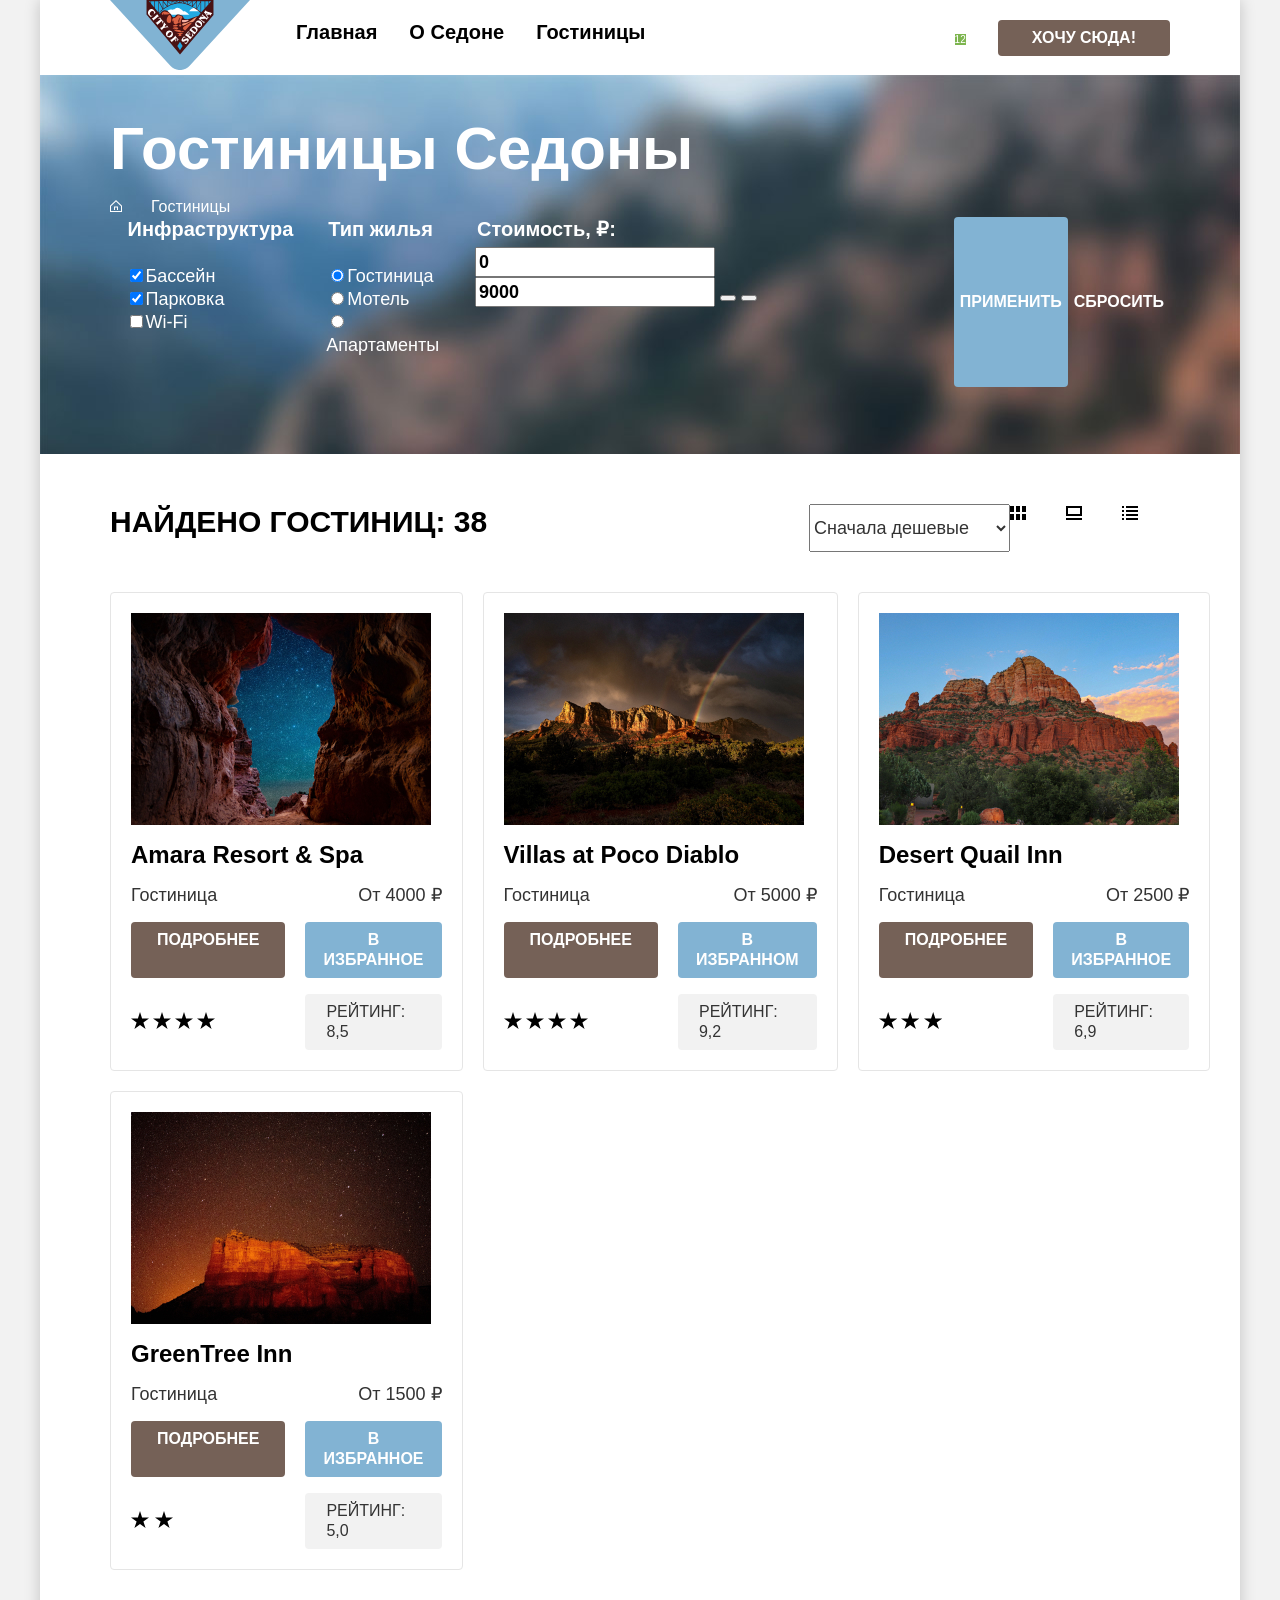
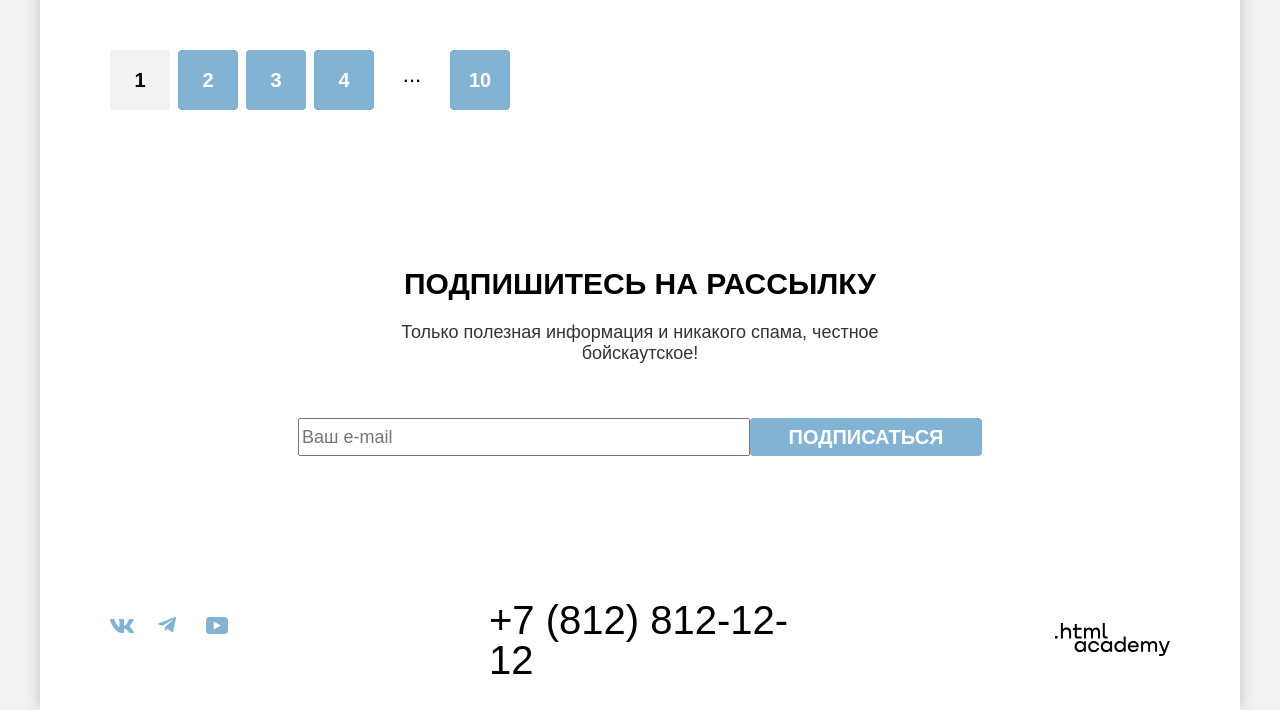
==== commit 96e2a1f7: "правки" ====
--- a/hotels.html
+++ b/hotels.html
@@ -12,16 +12,16 @@
     <header class="page-header">
       <nav class="navigation">
           <a class="logo" href="index.html">
-            <img class="logo" src="img/logo-sedona.svg" alt="Логотип города Седона">
+            <img class="logo" src="img/logo-sedona.svg" width="140" height="70" alt="Логотип города Седона">
           </a>
         <ul class="navigation-list">
           <li class="navigation-item">
             <a href="index.html" class="navigation-link">Главная</a>
           </li>
-          <li>
+          <li class="navigation-item">
             <a href="#" class="navigation-link">О Седоне</a>
           </li>
-          <li>
+          <li class="navigation-item">
             <a href="hotels.html" class="navigation-link" aria-current="page">Гостиницы</a>
           </li>
       </ul>
@@ -75,7 +75,7 @@
                 </label>
               </li>
               <li class="catalog-filter-item">
-                <label class="control-input">
+                <label class="control">
                   <input class="control-input" type="checkbox" name="wi-fi">Wi-Fi
                 </label>
               </li>
@@ -130,13 +130,13 @@
           <option value="popular">Сначала популярные</option>
           <option value="expensive">Сначала дорогие</option>
         </select>
-        <a href="#" class="cards-order view-card" href="catalog.html?view=tile" aria-current="page">
+        <a class="cards-order view-card" href="catalog.html?view=tile" aria-current="page">
           <span class="visually-hidden">Показать карточки</span>
         </a>
-        <a href="#" class="cards-order view-big-card" href="catalog.html?view=card">
+        <a class="cards-order view-big-card" href="catalog.html?view=card">
           <span class="visually-hidden">Показать большие карточки</span>
         </a>
-        <a href="#" class="cards-order view-list" href="catalog.html?view=list">
+        <a class="cards-order view-list" href="catalog.html?view=list">
           <span class="visually-hidden">Показать список</span>
         </a>
         </div>
@@ -225,7 +225,7 @@
             <a href="#" class="pagination-item-link big-button button-second">4</a>
           </li>
           <li class="pagination-item">
-            <span class="pagination-item-dots">...</span>
+            <span class="pagination-item-link pagination-item-dots">...</span>
           </li>
           <li class="pagination-item">
             <a href="#" class="pagination-item-link big-button button-second">10</a>
@@ -238,7 +238,7 @@
         <p class="subscribe-subtext">Только полезная информация и никакого спама, честное бойскаутское!</p>
         <form class="subscribe-form" action="https://echo.htmlacademy.ru/" method="post">
           <label class="visually-hidden" for="subscribe-email">E-mail</label>
-          <input class="subscribe-form-input" type="email" name="subscribe-email id="subscribe-email" placeholder="Ваш e-mail" required>
+          <input class="subscribe-form-input" type="email" name="subscribe-email" id="subscribe-email" placeholder="Ваш e-mail" required>
           <button class="subscribe-form-button button big-button button-second" type="submit">Подписаться</button>
         </form>
       </section>
--- a/css/styles.css
+++ b/css/styles.css
@@ -21,6 +21,7 @@
 }
 
 body {
+  min-width: 1280px;
   font-family: "PT Sans", sans-serif;
   font-size: 18px;
   line-height: 21px;
@@ -121,6 +122,7 @@
   border: none;
   text-align: center;
   border-radius: 4px;
+  cursor: pointer;
 }
 
 .big-button {
@@ -148,7 +150,7 @@
 /* Hero block */
 
 .hero-block {
-  background-color: rgb(40 62 77);
+  background-color: #283e4d;
   background-image: url(../img/icons/divider.svg), url(../img/backgrounds/index-background.jpg);
   background-repeat: no-repeat;
   background-size: 100% auto, cover;
@@ -201,10 +203,6 @@
   padding: 0;
   display: flex;
   flex-wrap: wrap;
-}
-
-.advantages-item {
-  background-color: #83B3D31F;
 }
 
 .advantages-item:not(:first-child, :last-child) {
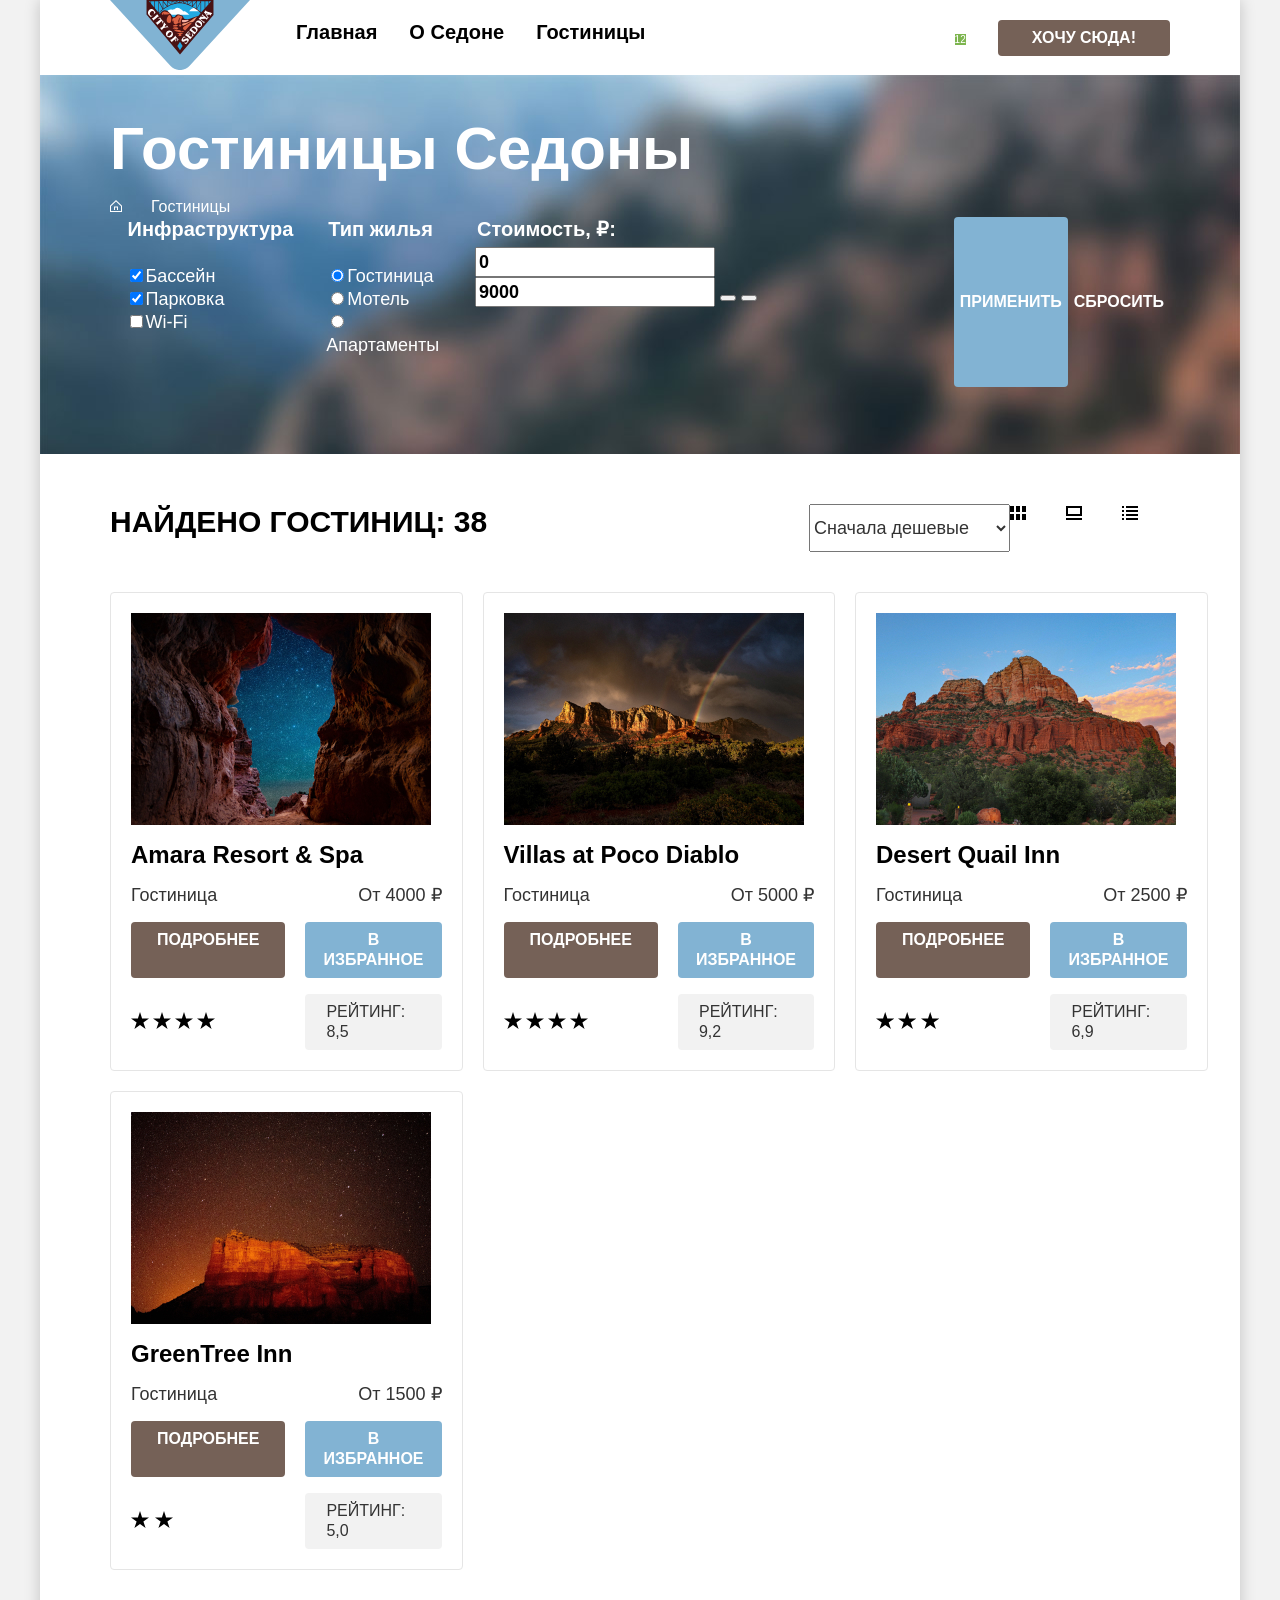
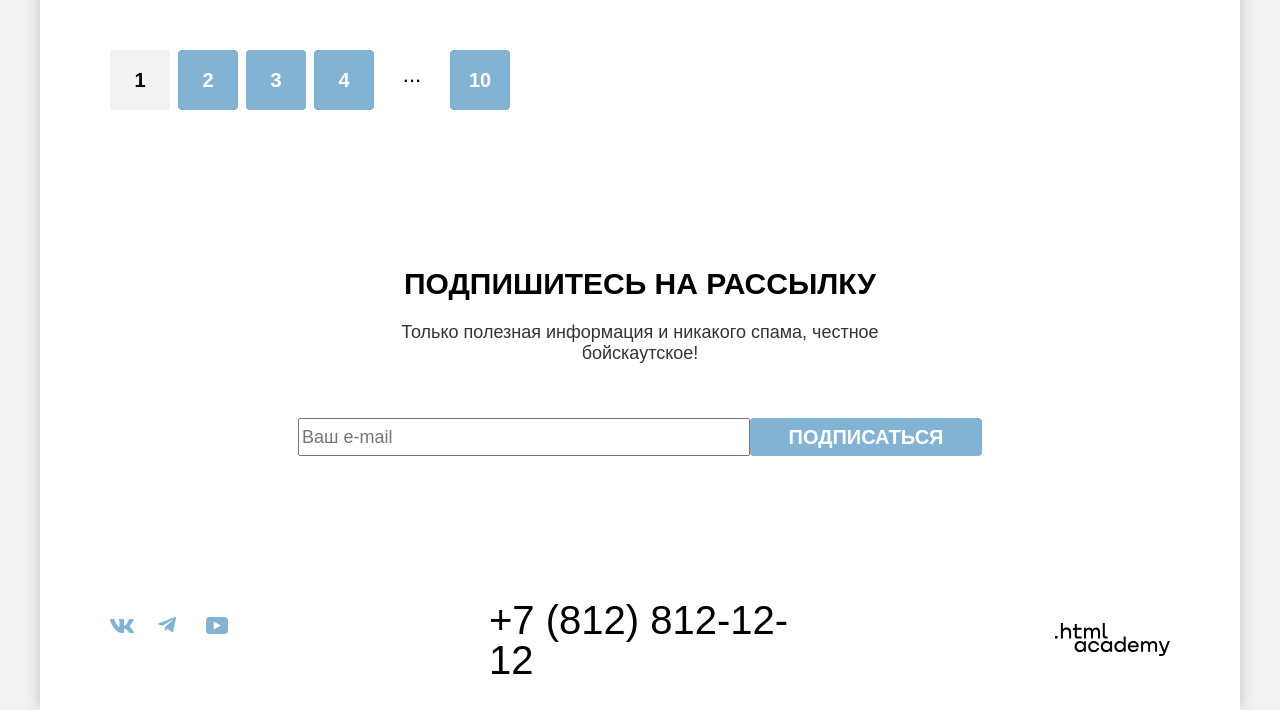
==== commit a2a3263f: "правки" ====
--- a/hotels.html
+++ b/hotels.html
@@ -169,7 +169,7 @@
           <p class="hotels-item-type">Гостиница</p>
           <p class="hotels-item-price">От 5000 ₽</p>
           <a class="button small-button hotels-item-button button-prime" href="#">Подробнее</a>
-          <button class="button small-button hotels-item-favorite button-second" type="button">В избранном</button>
+          <button class="button small-button hotels-item-favorite button-second" type="button">В избранное</button>
           <p class="hotels-item-rating stars-four">
             <span class="visually-hidden">4 звезды</span>
           </p>
